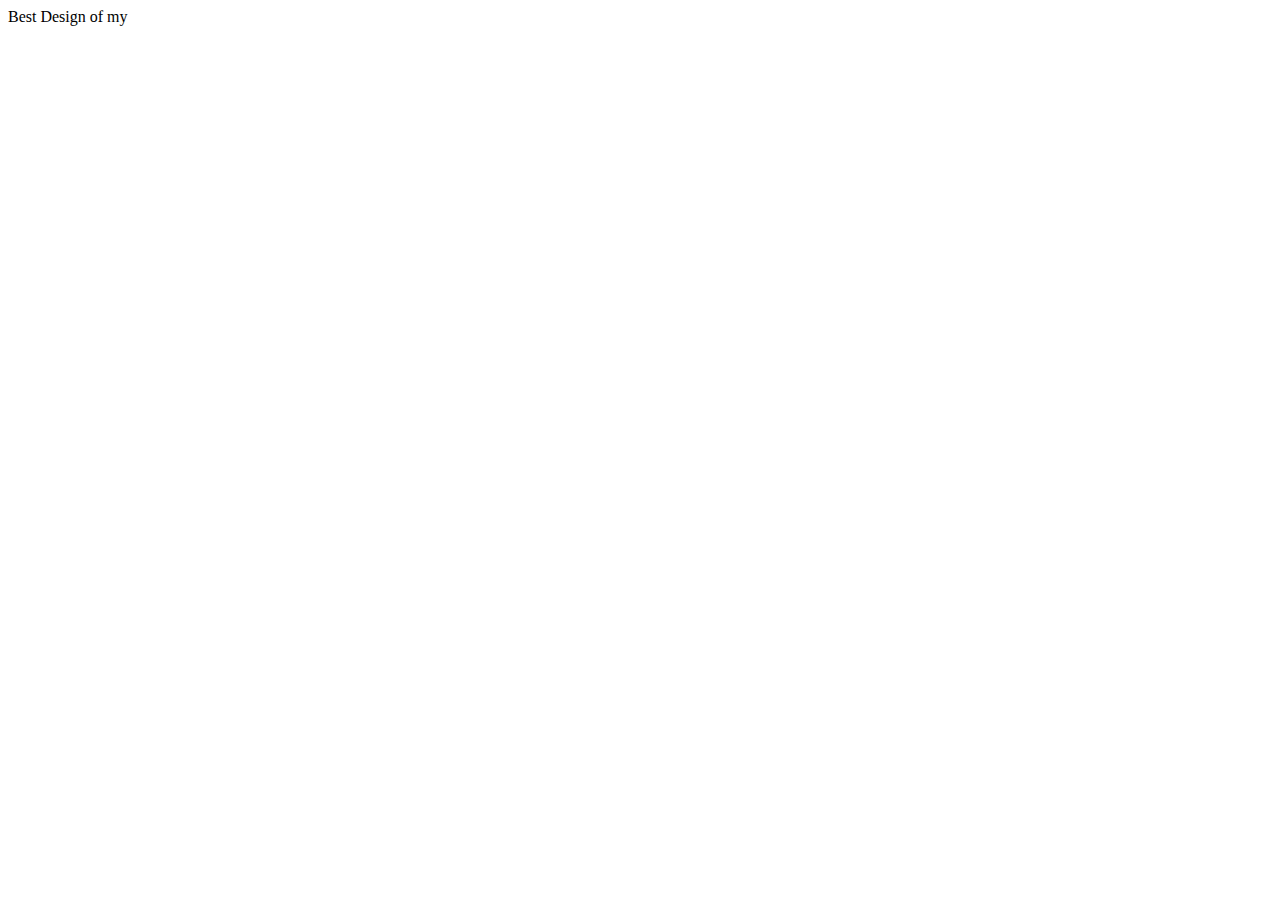
==== index.html @ 3e8523e6 "first commit" ====
<!DOCTYPE html>
<html>

<head>
<title>UI Assignment</title>
<link rel="stylesheet" href="/home/dev/Desktop/Training work/UI Task/Task/CSS/style.css">
</head>

<body>
    <div class="header">        
        <div class="rightofheader">
        </div>


        <div class="text">
            Best Design of my
        </div>

        
        
        
    </div>
    
</body>
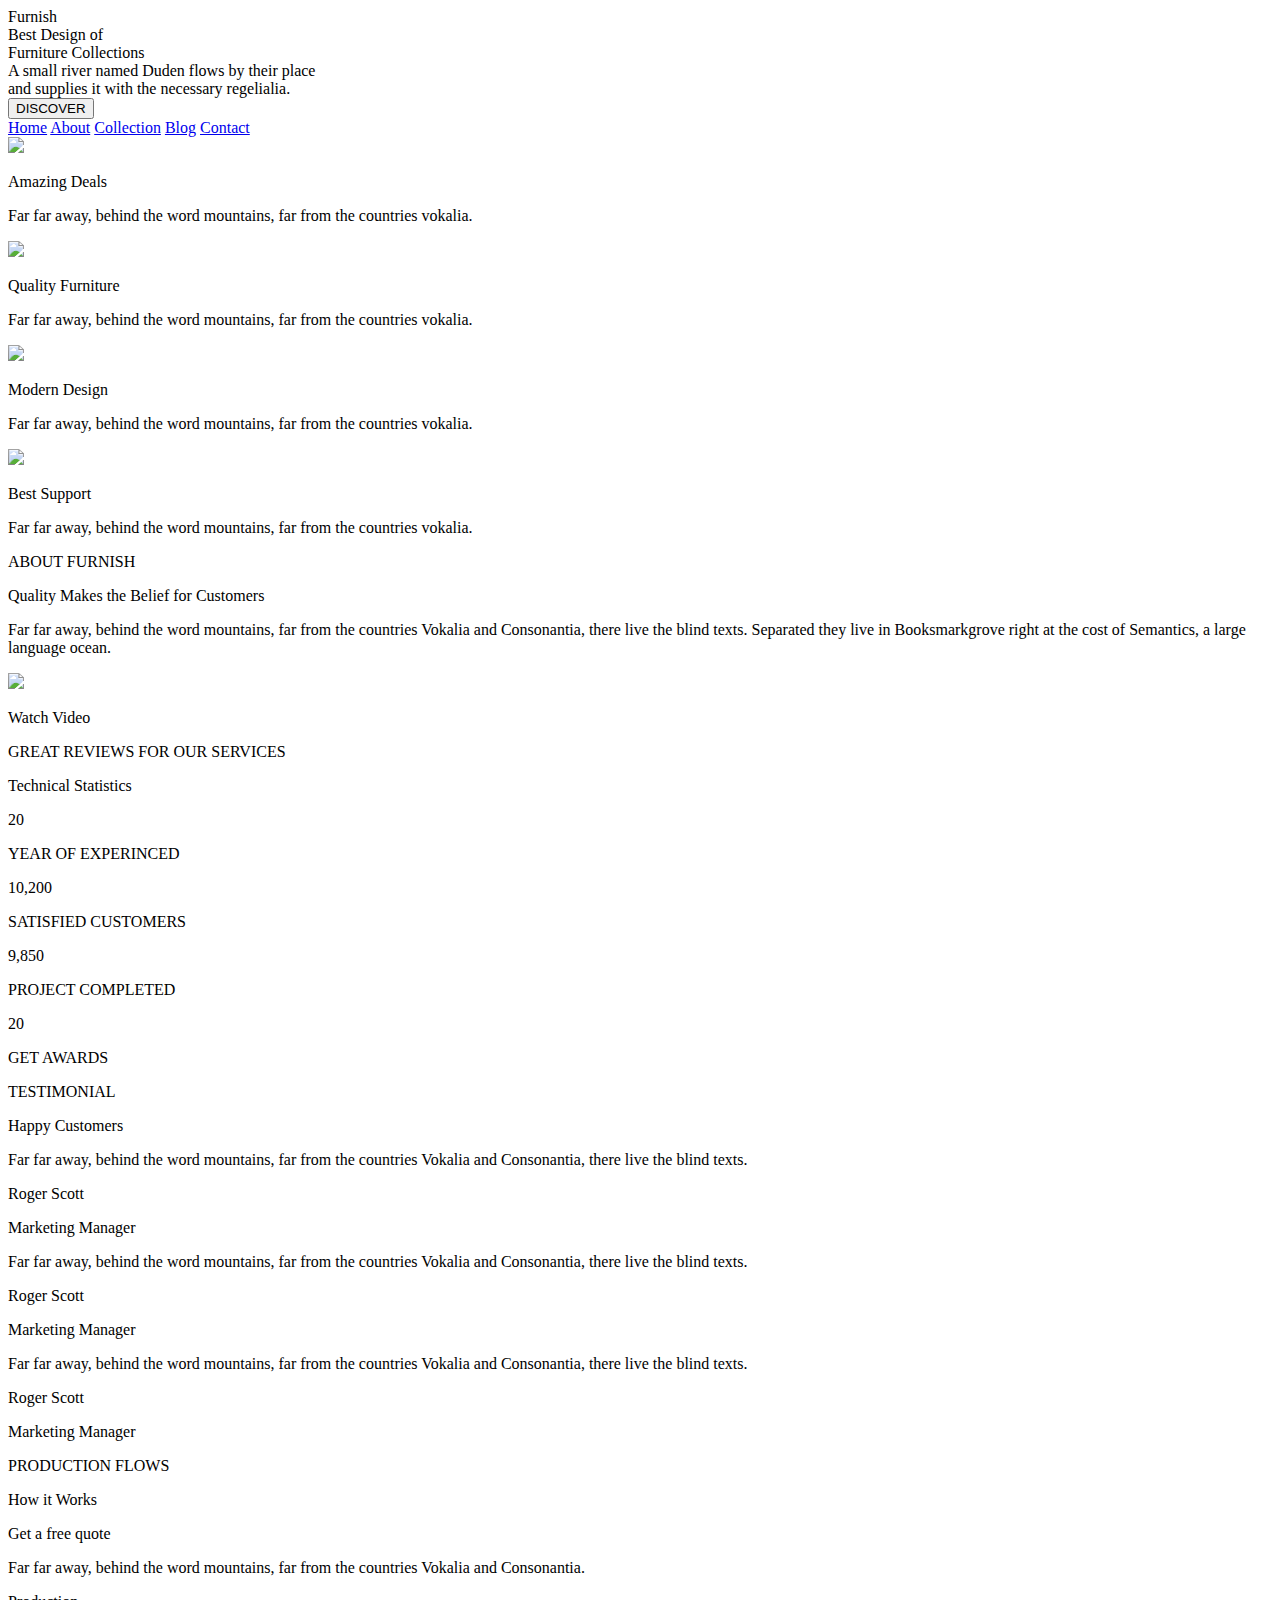
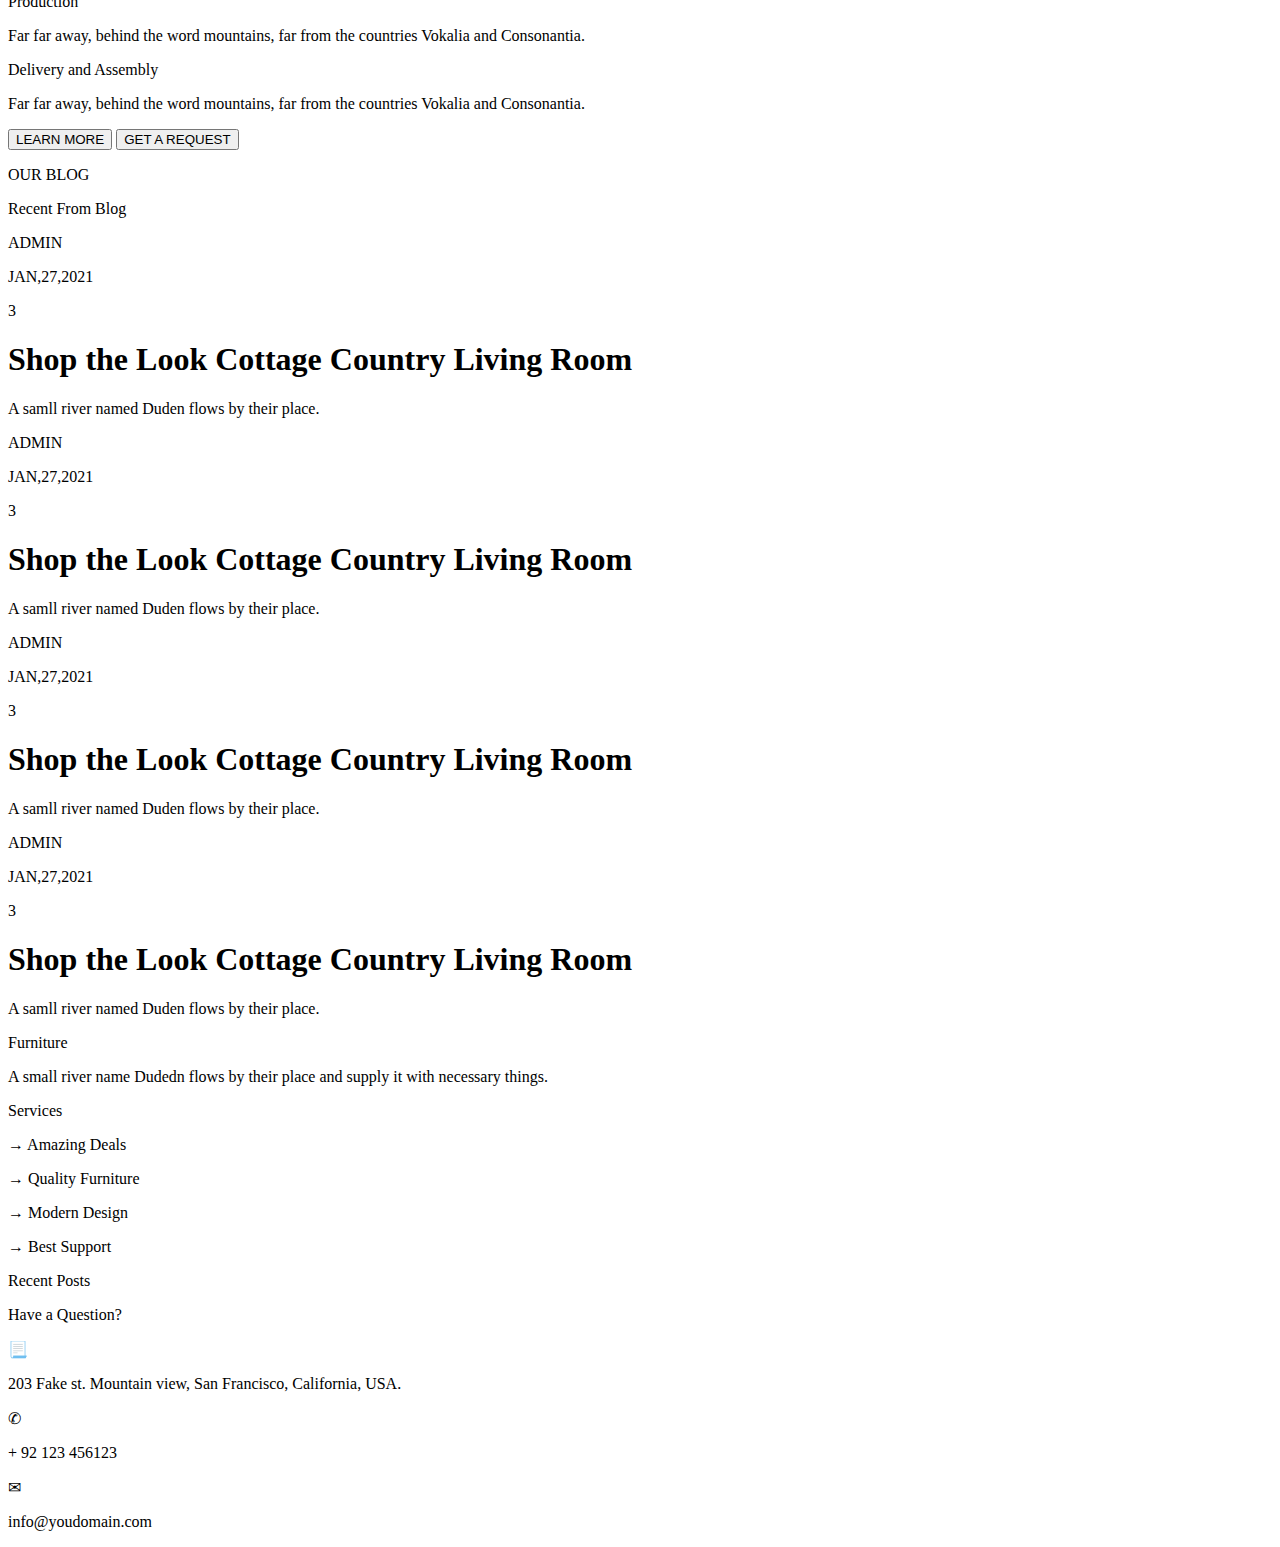
==== commit 64440a55: "Renamed file" ====
--- a/index.html
+++ b/index.html
@@ -1,24 +1,324 @@
 <!DOCTYPE html>
 <html>
-
 <head>
 <title>UI Assignment</title>
-<link rel="stylesheet" href="/home/dev/Desktop/Training work/UI Task/Task/CSS/style.css">
+<!-- <meta name="viewport" content="width=device-width, initial-scale=1"> -->
+<link rel="stylesheet" href="/home/dev/Desktop/Training work/UI Task/Task/CSS/syntax.css">
+<link rel="stylesheet" href="https://pro.fontawesome.com/releases/v5.10.0/css/all.css" 
+integrity="sha384-AYmEC3Yw5cVb3ZcuHtOA93w35dYTsvhLPVnYs9eStHfGJvOvKxVfELGroGkvsg+p" crossorigin="anonymous"/>
+
+<!-- <style>
+
+    .topnavbar{
+        display: flex;
+        flex-direction:row;
+    }
+
+    .navbaritems{
+        list-style-type: none;
+    }
+
+    .nounderline{
+        text-decoration: none;
+    }
+
+    .firstportion{
+        background-color: rgb(195, 234, 250);
+    }
+
+    .rightfp{
+        
+    }    -->
+
+    <!-- /* .container{
+        display: flex;
+    }
+    .image{
+        flex:50%;
+        background-color: skyblue;
+        height: 500px;
+    }
+    .colordiv{
+        flex:50%;
+        background-image: url(./xbg_2.webp);
+        background-size: 200px;
+        background-repeat: no-repeat;
+    } */
+</style> -->
 </head>
 
 <body>
-    <div class="header">        
-        <div class="rightofheader">
-        </div>
-
-
-        <div class="text">
-            Best Design of my
-        </div>
-
-        
-        
-        
-    </div>
-    
-</body>+    <div class="header">
+        <div class="leftside">
+            <div class="topbar">
+                Furnish
+            </div>
+            <div class=leftside1>Best Design of</div>
+            <div class=leftside2>Furniture Collections</div>
+            <div class=leftside3>A small river named Duden flows by their place</div>
+            <div class=leftside4>and supplies it with the necessary regelialia.</div>
+            <button class="discover">DISCOVER</button>
+        </div>
+
+        <div class="rightside"> 
+            <div class="items">
+                <div class="menu"><i class="fas fa-bars"></i></div>
+                <a href="#home">Home</a>
+                <a href="#about">About</a>
+                <a href="#collection">Collection</a>
+                <a href="#blog">Blog</a>
+                <a class="lastitem"href="#contact">Contact</a>
+            </div>
+        </div>
+    </div>
+
+    <div class="afterheader">
+        <div class="block1">
+            <img class="icon1" src="/home/dev/Desktop/Training work/UI Task/Task/res/handshake.png">
+            <p class="blockheadings">Amazing Deals</p>
+            <p class="blockdescription">Far far away, behind the word mountains, far from the countries vokalia.</p>
+        </div>
+
+        <div class="block2">
+            <img class="icon2" src="/home/dev/Desktop/Training work/UI Task/Task/res/kitchen.png">
+            <p class="blockheadings">Quality Furniture</p>
+            <p class="blockdescription">Far far away, behind the word mountains, far from the countries vokalia.</p>
+        </div>
+
+        <div class="block3">
+            <img class="icon3" src="/home/dev/Desktop/Training work/UI Task/Task/res/furniture.png">
+            <p class="blockheadings">Modern Design</p>
+            <p class="blockdescription">Far far away, behind the word mountains, far from the countries vokalia.</p>
+        </div>
+
+        <div class="block4">
+            <img class="icon4" src="/home/dev/Desktop/Training work/UI Task/Task/res/support.png">
+            <p class="blockheadings">Best Support</p>
+            <p class="blockdescription">Far far away, behind the word mountains, far from the countries vokalia.</p>
+        </div>
+    </div>
+
+    <div class="videosection">
+        <div class="videosectiontext">
+            <p class="vstext1">ABOUT FURNISH</p>
+            <p class="vstext2">Quality Makes the Belief for Customers</p>
+            <p class="vstext3">Far far away, behind the word mountains, far from the countries Vokalia and Consonantia, 
+                there live the blind texts. Separated they live in Booksmarkgrove right at the cost of Semantics, a large language ocean.</p>
+            <div class="iconandtext">
+                <img class="playicon" src="/home/dev/Desktop/Training work/UI Task/Task/res/play-button2.png">
+                <p class="textafterplay">Watch Video</p>
+            </div>
+        </div>
+    </div>
+
+    <div class="reviewsection">
+        <p class="topreviewtext1">GREAT REVIEWS FOR OUR SERVICES</p>
+        <p class="topreviewtext2">Technical Statistics</p>
+    </div>
+
+    <div class="statistics">
+        <div class="stat1">
+            <p class="statnum">20</p>
+            <p class="stattext">YEAR OF EXPERINCED</p>
+        </div>
+        <div class="stat2">
+            <p class="statnum">10,200</p>
+            <p class="stattext">SATISFIED CUSTOMERS</p>
+        </div>
+        <div class="stat3">
+            <p class="statnum">9,850</p>
+            <p class="stattext">PROJECT COMPLETED</p>
+        </div>
+        <div class="stat4">
+            <p class="statnum">20</p>
+            <p class="stattext">GET AWARDS</p>
+        </div>  
+    </div>
+
+    <div class="testimonials">
+        <p class="testimonials1">TESTIMONIAL</p>
+        <p class="testimonials2">Happy Customers</p>
+    </div>
+
+    <div class="customersreview">
+        <div class="customersreview1">
+            <p class="customertext1">Far far away, behind the word mountains, far from the countries Vokalia and Consonantia, 
+                there live the blind texts.
+            </p>
+            <div class="reference1">
+                <div class="referenceimg1">
+
+                </div>
+                <div class="referencetext1">
+                    <p class="referencename1">Roger Scott</p>
+                    <p class="referenceposition1">Marketing Manager</p>
+                </div>
+            </div>
+        </div>
+
+        <div class="customersreview2">
+            <p class="customertext2">Far far away, behind the word mountains, far from the countries Vokalia and Consonantia, 
+                there live the blind texts.
+            </p>
+            <div class="reference2">
+                <div class="referenceimg2">
+
+                </div>
+                <div class="referencetext2">
+                    <p class="referencename2">Roger Scott</p>
+                    <p class="referenceposition2">Marketing Manager</p>
+                </div>
+            </div>
+        </div>
+
+        <div class="customersreview3">
+            <p class="customertext3">Far far away, behind the word mountains, far from the countries Vokalia and Consonantia, 
+                there live the blind texts.
+            </p>
+            <div class="reference3">
+                <div class="referenceimg3">
+
+                </div>
+                <div class="referencetext3">
+                    <p class="referencename3">Roger Scott</p>
+                    <p class="referenceposition3">Marketing Manager</p>
+                </div>
+            </div>
+        </div>
+    </div>
+
+    <div class="workflow">
+        <div class="workflowtext">
+            <p class="workflowtext1">PRODUCTION FLOWS</p>
+            <p class="workflowtext2">How it Works</p>
+
+            <div class="workflowsteps">
+                <div class="workflowsteps1">
+                    <div class="workflowsteps1img"><i class="fas fa-calculator"></i></div>
+                    <!-- <p class="dashes1">----------------------------------------------</p> -->
+                    <p class="afterflowheading">Get a free quote</p>
+                    <p class="afterflowtext">Far far away, behind the word mountains, far from the countries Vokalia and Consonantia.</p>
+                </div>
+                <div class="workflowsteps2">
+                    <div class="workflowsteps2img"><i class="fas fa-cog"></i></div>
+                    <!-- <p class="dashes1">----------------------------------------------</p> -->
+                    <p class="afterflowheading">Production</p>
+                    <p class="afterflowtext">Far far away, behind the word mountains, far from the countries Vokalia and Consonantia.</p>
+                </div>
+
+                <div class="workflowsteps3">
+                    <div class="workflowsteps3img"><i class="fas fa-archive"></i></i></div>
+                    <p class="afterflowheading">Delivery and Assembly</p>
+                    <p class="afterflowtext">Far far away, behind the word mountains, far from the countries Vokalia and Consonantia.</p>
+                </div>
+            </div>
+            <div class="afterflowbuttonsection">
+                <button class="afterflowbutton1">LEARN MORE</button>
+                <button class="afterflowbutton2">GET A REQUEST</button> 
+            </div>
+          
+        </div>
+    </div>
+
+    <div class="blog">
+        <p class="blogheading">OUR BLOG</p>
+        <p class="blogdata">Recent From Blog</p>
+        <div class="mainblog">
+        <div class="blogflex">
+                <div class="blogimg1"></div>
+                <div class="blogcontent">
+                    <div class="blogIcons">
+                        <i class="fas fa-user-alt"></i><p>ADMIN</p>
+                        <i class="far fa-calendar-alt"></i><p>JAN,27,2021</p>
+                        <i class="fas fa-comment"></i><p>3</p>
+                   </div>
+                    <h1>Shop the Look Cottage Country Living Room</h1>
+                    <p>A samll river named Duden flows by their place.</p>
+                </div>
+        </div>
+        <div class="blogflex">
+            <div class="blogimg1"></div>
+            <div class="blogcontent">
+                <div class="blogIcons">
+                    <i class="fas fa-user-alt"></i><p>ADMIN</p>
+                    <i class="far fa-calendar-alt"></i><p>JAN,27,2021</p>
+                    <i class="fas fa-comment"></i><p>3</p>
+               </div>
+                <h1>Shop the Look Cottage Country Living Room</h1>
+                <p>A samll river named Duden flows by their place.</p>
+            </div>
+    </div>
+    <div class="blogflex">
+        <div class="blogimg1"></div>
+        <div class="blogcontent">
+            <div class="blogIcons">
+                <i class="fas fa-user-alt"></i><p>ADMIN</p>
+                <i class="far fa-calendar-alt"></i><p>JAN,27,2021</p>
+                <i class="fas fa-comment"></i><p>3</p>
+           </div>
+            <h1>Shop the Look Cottage Country Living Room</h1>
+            <p>A samll river named Duden flows by their place.</p>
+        </div>
+        </div>
+        <div class="blogflex">
+            <div class="blogimg1"></div>
+            <div class="blogcontent">
+                <div class="blogIcons">
+                    <i class="fas fa-user-alt"></i><p>ADMIN</p>
+                    <i class="far fa-calendar-alt"></i><p>JAN,27,2021</p>
+                    <i class="fas fa-comment"></i><p>3</p>
+            </div>
+                <h1>Shop the Look Cottage Country Living Room</h1>
+                <p>A samll river named Duden flows by their place.</p>
+            </div>
+        </div>
+        </div>
+    </div>
+
+    <div class="footer1">
+        <div class="footer1flex1">
+            <p class="footer1flex1heading">Furniture</p>
+            <p class="footer1flex1text">A small river name Dudedn flows by their place and supply it with necessary things.</p>
+            <div class="footer1flex1icons">
+                <i class="fab fa-twitter-square"></i>
+                <i class="fab fa-facebook-square"></i>
+                <i class="fab fa-instagram"></i>
+            </div>
+        </div>
+        <div class="footer1flex2">
+            <p class="footer1flex1heading">Services</p>
+            <div class="footer1flex1items">
+                <p class="footer1flex2itemsstyle">→ Amazing Deals</p>
+                <p class="footer1flex2itemsstyle">→ Quality Furniture</p>
+                <p class="footer1flex2itemsstyle">→ Modern Design</p>
+                <p class="footer1flex2itemsstyle">→ Best Support</p>
+            </div>
+        </div>
+        <div class="footer1flex3">
+            <p class="footer1flex1heading">Recent Posts</p>
+            <div class="footer1flex3line1"> 
+                <div class="footer1flex3line1img1"></div>
+                
+            </div>
+            <div class="footer1flex3line2">
+                <div class="footer1flex3line1img2"></div>
+            </div>
+        </div>
+        <div class="footer1flex4">
+            <p class="footer1flex1heading">Have a Question?</p>
+            <div class="footer1flex4line1">
+                <p class="footer1flex4symbol">📃</p>
+                <p class="footer1flex4text">203 Fake st. Mountain view, San Francisco, California, USA.</p>
+            </div>
+            <div class="footer1flex4line1">
+                <p class="footer1flex4symbol">✆</p>
+                <p class="footer1flex4text">+ 92 123 456123</p>
+            </div>
+            <div class="footer1flex4line1">
+                <p class="footer1flex4symbol">✉</p>
+                <p class="footer1flex4text">info@youdomain.com</p>
+            </div>
+        </div>
+    </div>
+</body>
+</html>
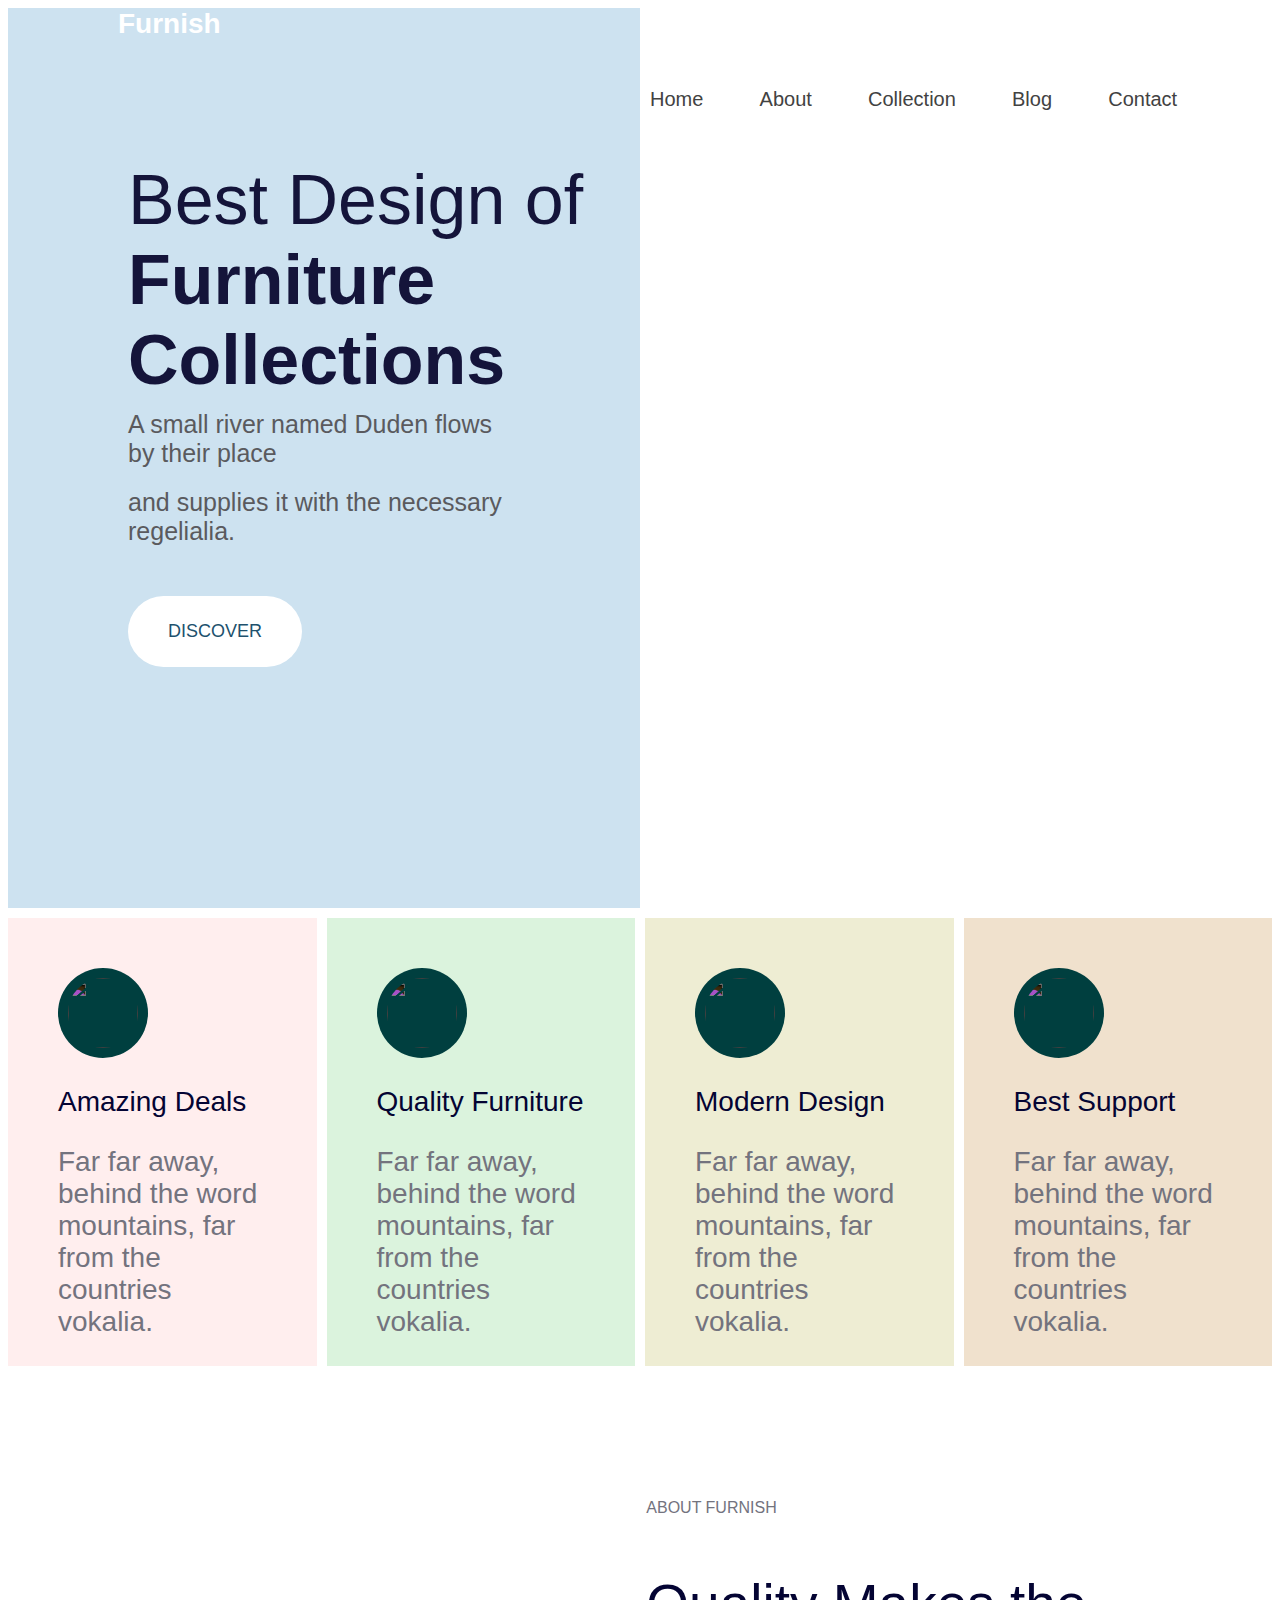
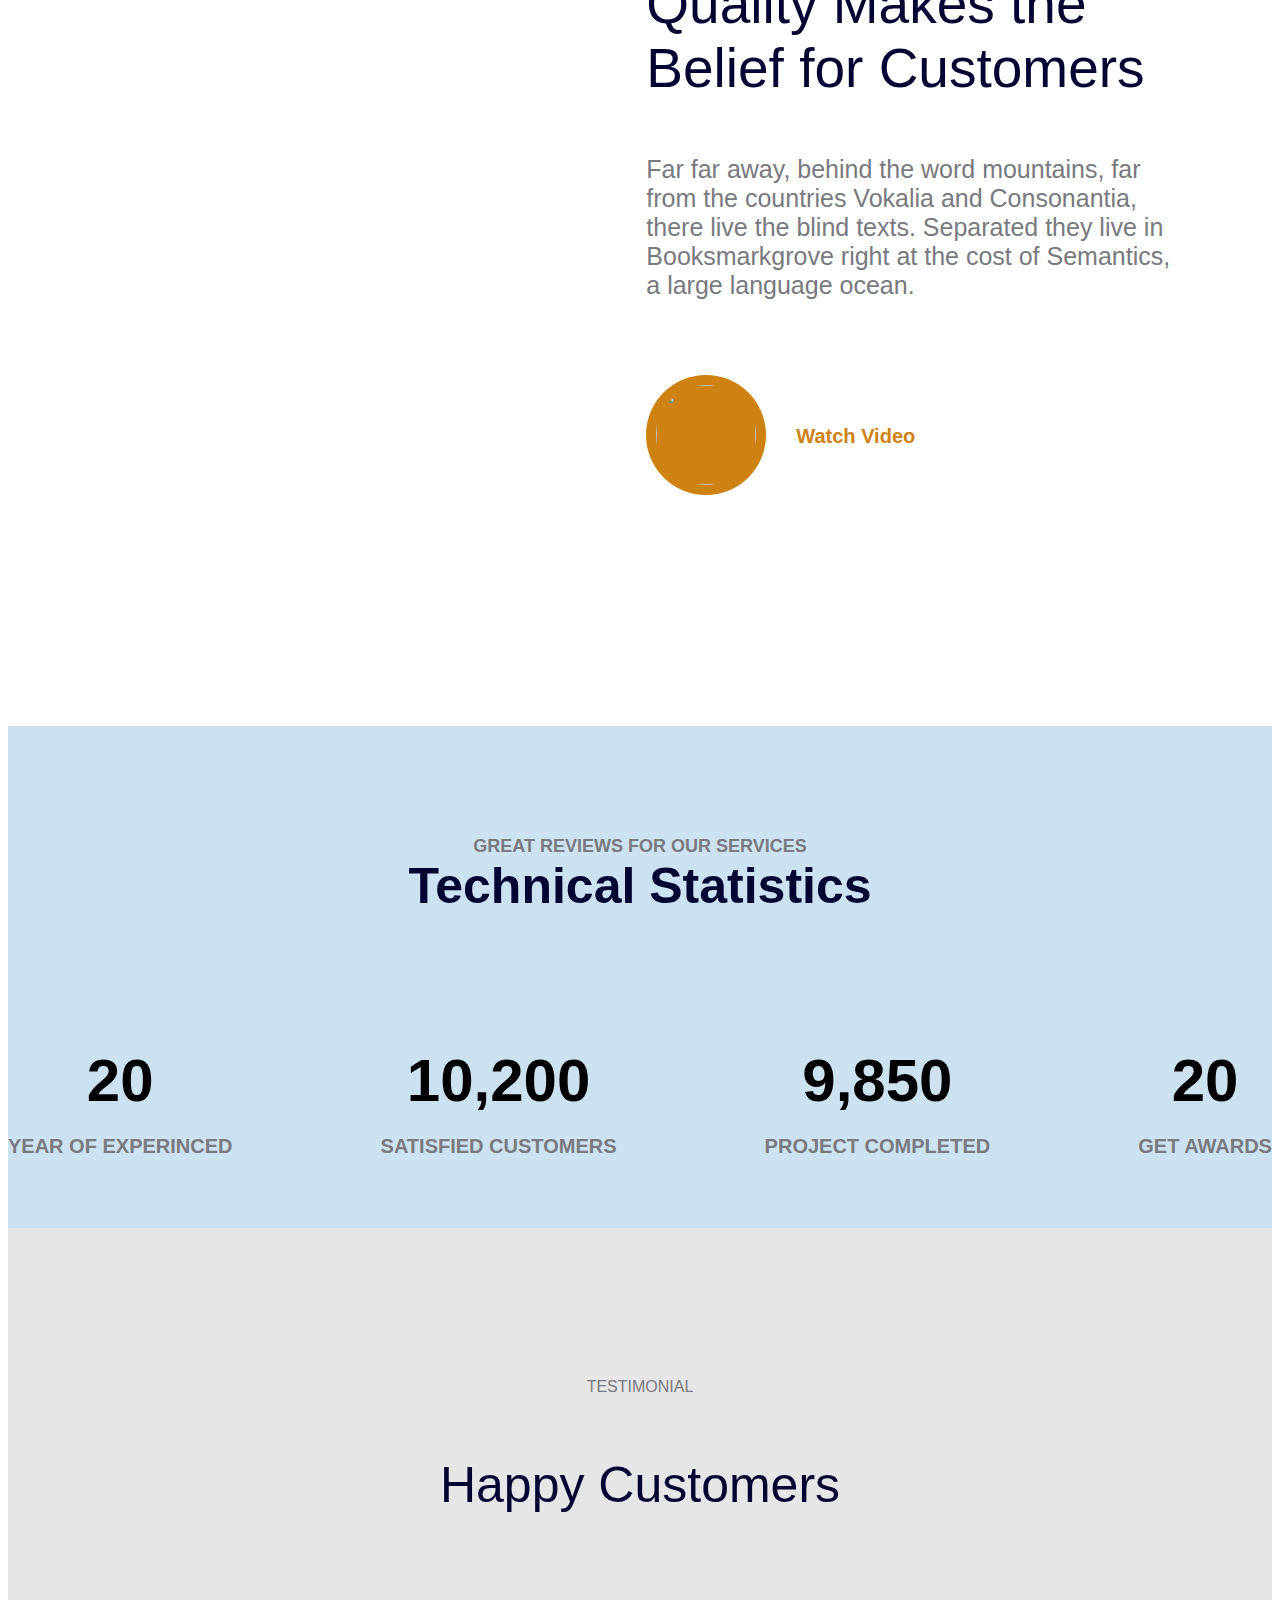
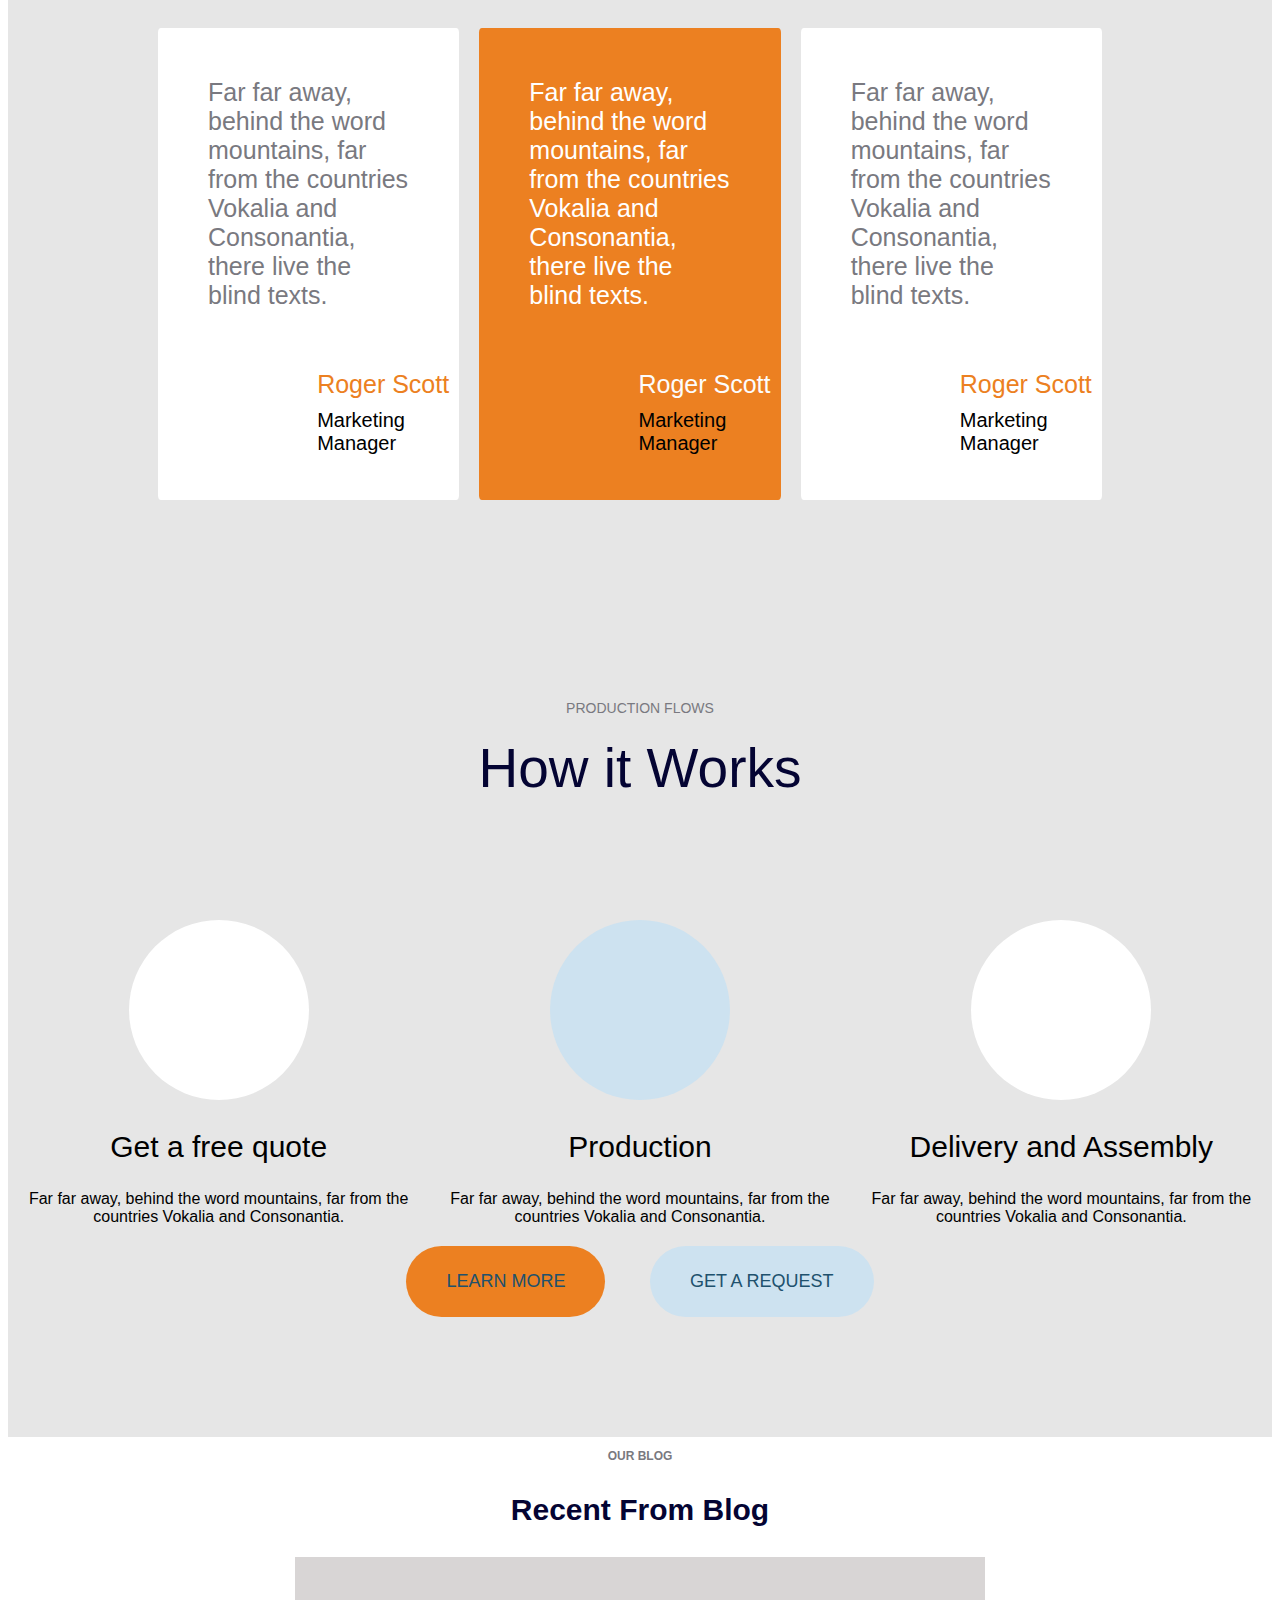
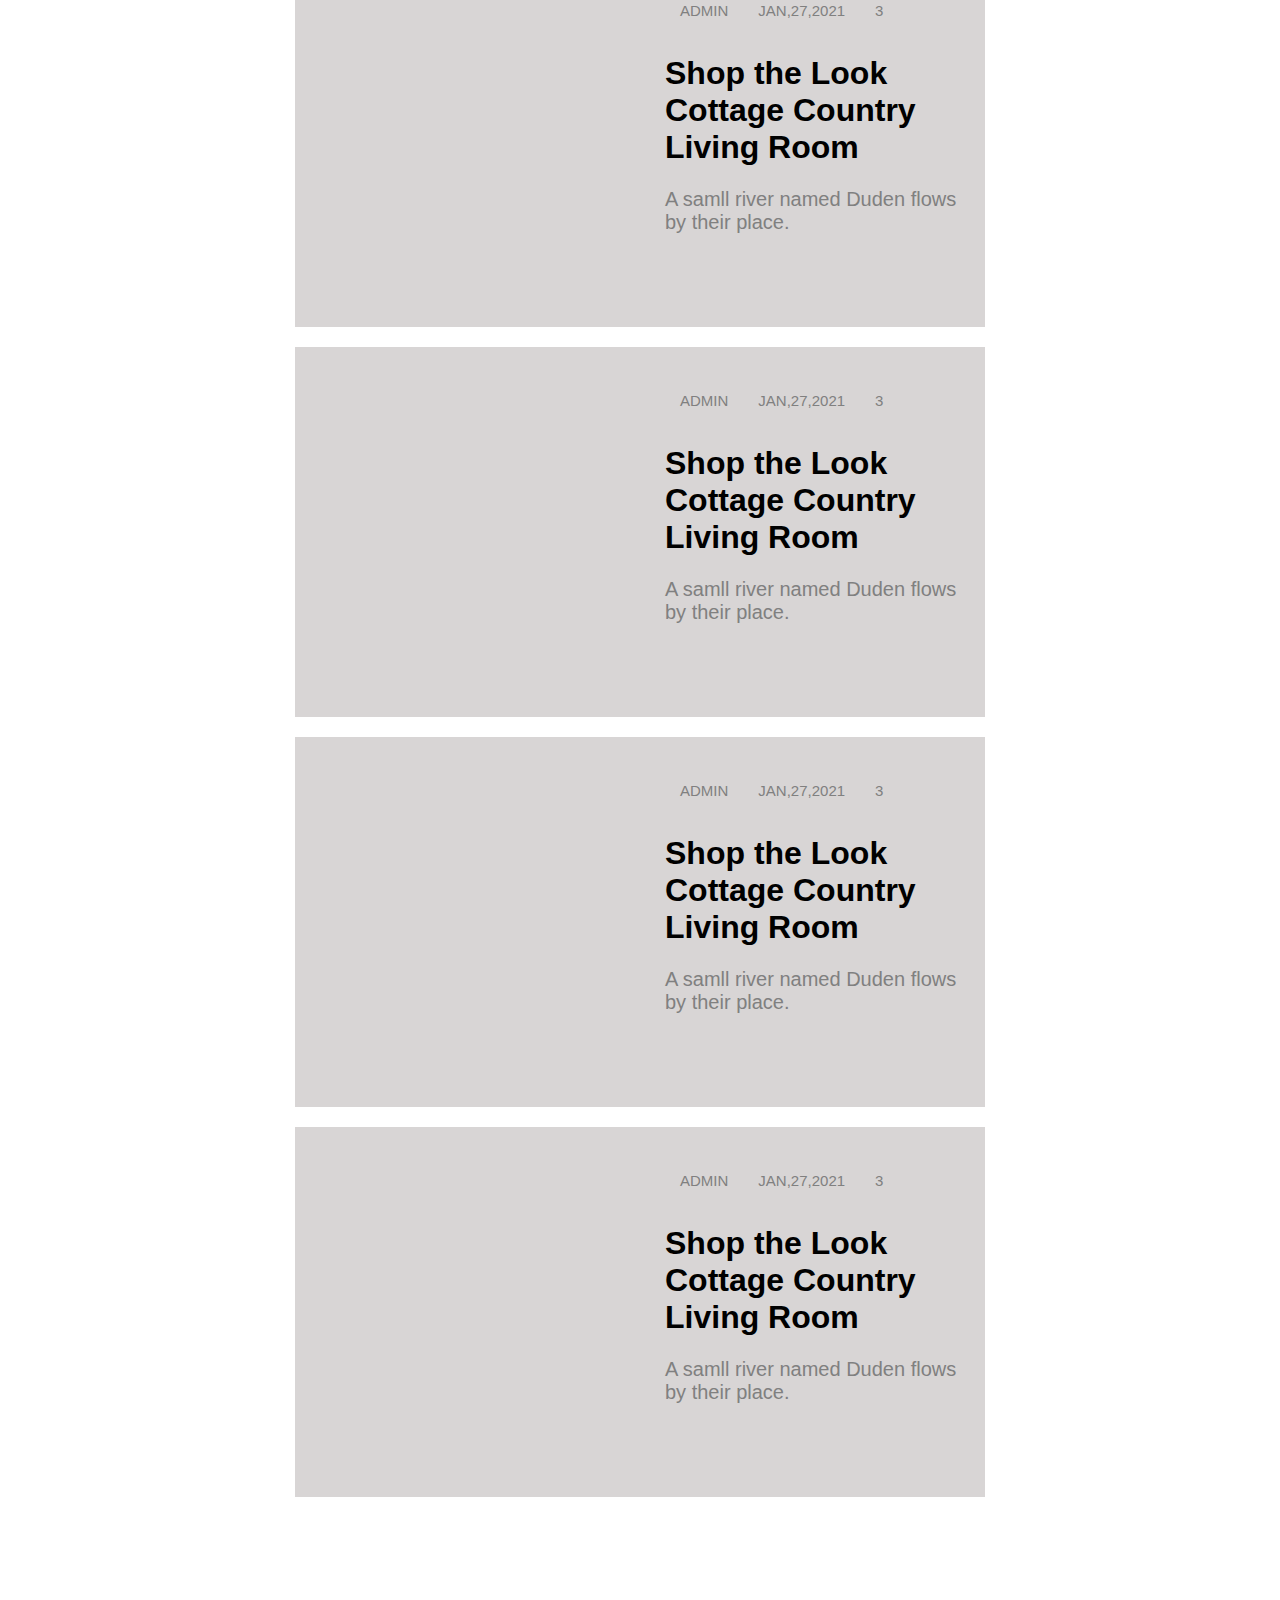
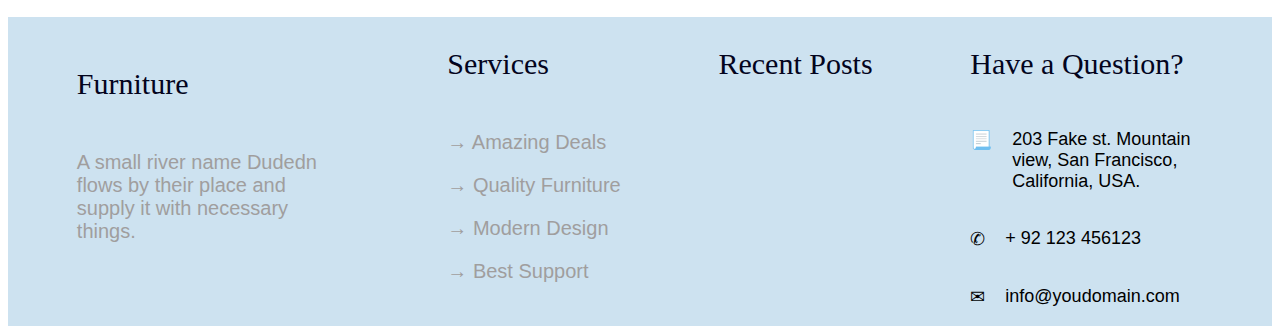
==== commit e4d0187c: "cssmadeinternal" ====
--- a/index.html
+++ b/index.html
@@ -3,48 +3,1053 @@
 <head>
 <title>UI Assignment</title>
 <!-- <meta name="viewport" content="width=device-width, initial-scale=1"> -->
-<link rel="stylesheet" href="/home/dev/Desktop/Training work/UI Task/Task/CSS/syntax.css">
+<link rel="stylesheet" href="/home/dev/Desktop/Training work/UI Task/Task/syntax.css">
 <link rel="stylesheet" href="https://pro.fontawesome.com/releases/v5.10.0/css/all.css" 
 integrity="sha384-AYmEC3Yw5cVb3ZcuHtOA93w35dYTsvhLPVnYs9eStHfGJvOvKxVfELGroGkvsg+p" crossorigin="anonymous"/>
 
-<!-- <style>
-
-    .topnavbar{
+<style>
+    /* *{
+    margin: 0px;
+    padding: 0px;
+} */
+
+body{
+    font-family: "Poppins", Arial, sans-serif;
+    font-size: 16px;
+    overflow-x: hidden;
+}
+
+.header{
+    display: flex;
+    height: 900px;
+    justify-content: space-evenly;
+}
+
+.leftside{
+    flex:50%;
+    background-color: rgb(205, 226, 240);
+}
+
+.rightside{
+    flex:50%;
+    background-image: url("/home/dev/Desktop/Training work/UI Task/test project 12/xbg_2.webp");
+    background-size: cover;
+    background-repeat: no-repeat;
+    background-position:center;
+    justify-content: space-between;
+    height:auto;
+}
+
+.topbar{
+    display: flex;
+    color:white;
+    font-size: 28px;
+    font-family:-apple-system, BlinkMacSystemFont, 'Segoe UI', Roboto, Oxygen, Ubuntu, Cantarell, 'Open Sans', 'Helvetica Neue', sans-serif;
+    font-weight:bold;
+    background-color: none;
+    justify-content: space-between;
+    /* margin-top: 80px; */
+    padding-left: 110px;
+}
+
+.leftside1{
+    color: rgb(20, 20, 58);
+    margin-top: 120px;
+    padding-left: 120px;
+    font-size: 70px;
+    font-family:-apple-system, BlinkMacSystemFont, 'Segoe UI', Roboto, Oxygen, Ubuntu, Cantarell, 'Open Sans', 'Helvetica Neue', sans-serif;
+    background-color: none;
+}
+
+.leftside2{
+    color: rgb(20, 20, 58);
+    padding-left: 120px;
+    font-size: 70px;
+    font-family:-apple-system, BlinkMacSystemFont, 'Segoe UI', Roboto, Oxygen, Ubuntu, Cantarell, 'Open Sans', 'Helvetica Neue', sans-serif;
+    font-weight: bold;
+    background-color: none;
+}
+
+.leftside3{
+    color: rgb(90, 90, 94);
+    padding: 10px 120px;
+    font-size: 25px;
+    font-family:-apple-system, BlinkMacSystemFont, 'Segoe UI', Roboto, Oxygen, Ubuntu, Cantarell, 'Open Sans', 'Helvetica Neue', sans-serif;
+    background-color: none;
+}
+
+.leftside4{
+    color: rgb(90, 90, 94);
+    padding: 10px 120px;
+    font-size: 25px;
+    font-family:-apple-system, BlinkMacSystemFont, 'Segoe UI', Roboto, Oxygen, Ubuntu, Cantarell, 'Open Sans', 'Helvetica Neue', sans-serif;
+    background-color: none;
+}
+
+.discover{
+    background-color: rgb(255, 255, 255);
+    border: none;
+    font-size: 18px;
+    color: rgb(32, 81, 109);
+    padding: 25px 40px;
+    text-align: center;
+    text-decoration: none;
+    display: inline-block;
+    margin: 40px 120px;
+    cursor: pointer;
+    border-radius: 160px;
+}
+
+.items{
+    display: flex;
+    justify-content: space-between;
+}
+
+.items a{
+    text-decoration: none;
+    font-size: 20px;
+    font-family:-apple-system, BlinkMacSystemFont, 'Segoe UI', Roboto, Oxygen, Ubuntu, Cantarell, 'Open Sans', 'Helvetica Neue', sans-serif ;
+    color: rgb(66, 66, 66);
+    padding-left: 10px;
+    margin-top: 80px;
+    
+}
+
+.lastitem{
+    padding-right: 15%;
+}
+
+.menu{
+    display: none;
+    color: white;
+
+}
+
+.afterheader{
+    display: flex;
+    height:auto;
+    justify-content: space-between;
+}
+
+.block1{
+    flex:25%;
+    margin-top: 10px;
+    margin-right: 5px;
+    margin-bottom: 10px;
+    background-color: rgb(255, 238, 238);
+}
+
+.block2{
+    flex:25%;
+    margin-top: 10px;
+    margin-left: 5px;
+    margin-right: 5px;
+    margin-bottom: 10px;
+    background-color: rgb(219, 243, 221);
+}
+
+.block3{
+    flex:25%;
+    margin-top: 10px;
+    margin-left: 5px;
+    margin-right: 5px;
+    margin-bottom: 10px;
+    background-color: rgb(238, 237, 211);
+}
+
+.block4{
+    flex:25%;
+    margin-top: 10px;
+    margin-left: 5px;
+    margin-bottom: 10px;
+    background-color: rgb(240, 225, 205);
+}
+
+.icon1{
+    background: #ffc0c0;
+    filter:invert(1);
+    width: 70px;
+    height: 70px;
+    margin-top: 50px;
+    margin-left: 50px;
+    border-radius: 50%;
+    text-align: center;
+    line-height: 100px;
+    vertical-align: middle;
+    padding: 10px; 
+}
+
+.icon2{
+    background: #ffc0c0;
+    filter:invert(1);
+    width: 70px;
+    height: 70px;
+    margin-top: 50px;
+    margin-left: 50px;
+    border-radius: 50%;
+    text-align: center;
+    line-height: 100px;
+    vertical-align: middle;
+    padding: 10px; 
+}
+
+.icon3{
+    background: #ffc0c0;
+    filter:invert(1);
+    width: 70px;
+    height: 70px;
+    margin-top: 50px;
+    margin-left: 50px;
+    border-radius: 50%;
+    text-align: center;
+    line-height: 100px;
+    vertical-align: middle;
+    padding: 10px; 
+}
+
+.icon4{
+    background: #ffc0c0;
+    filter:invert(1);
+    width: 70px;
+    height: 70px;
+    margin-top: 50px;
+    margin-left: 50px;
+    border-radius: 50%;
+    text-align: center;
+    line-height: 100px;
+    vertical-align: middle;
+    padding: 10px; 
+}
+
+.blockheadings{
+    color: rgb(4, 4, 51);
+    padding-left: 50px;
+    font-size: 28px;
+    font-family:'Franklin Gothic Medium', 'Arial Narrow', Arial, sans-serif;
+    background-color: none;
+}
+
+.blockdescription{
+    color: rgb(115, 115, 126);
+    padding-left: 50px;
+    padding-right: 50px;
+    font-size: 28px;
+    font-family:'Franklin Gothic Medium', 'Arial Narrow', Arial, sans-serif;
+    background-color: none;
+}
+
+.videosection{
+    height: 950px;
+    background-image: url("/home/dev/Desktop/Training work/UI Task/test project 12/xbg_4.webp");
+    background-size: cover;
+    background-repeat: no-repeat;
+    background-position:center;
+}
+
+.videosectiontext{
+    float: right;
+    margin-left: 50.5%;
+    margin-top: 8.5%;
+    padding-right: 8%;
+    font-weight: 450;
+}
+
+.vstext1{
+    color: rgb(115, 115, 126);
+    font-size: 16px;
+    font-family: -apple-system, BlinkMacSystemFont, 'Segoe UI', Roboto, Oxygen, Ubuntu, Cantarell, 'Open Sans', 'Helvetica Neue', sans-serif;
+    background-color: none;
+}
+
+.vstext2{
+    color: rgb(4, 4, 51);
+    font-size: 55px;
+    font-family:-apple-system, BlinkMacSystemFont, 'Segoe UI', Roboto, Oxygen, Ubuntu, Cantarell, 'Open Sans', 'Helvetica Neue', sans-serif;
+    background-color: none;
+}
+
+.vstext3{
+    color: rgb(121, 121, 128);
+    font-size: 25px;
+    font-family:-apple-system, BlinkMacSystemFont, 'Segoe UI', Roboto, Oxygen, Ubuntu, Cantarell, 'Open Sans', 'Helvetica Neue', sans-serif;
+    background-color: none;
+}
+
+.iconandtext{
+    display: flex;
+}
+
+.playicon{
+    background: #ce8211;
+    width: 100px;
+    height: 100px;
+    margin-top: 50px;
+    border-radius: 50%;
+    text-align: center;
+    line-height: 100px;
+    vertical-align: middle;
+    padding: 10px;
+}
+
+.textafterplay{
+    margin-left:30px;
+    margin-top: 100px;
+    text-align: right;
+    font-size: 20px;
+    font-weight: bold;
+    color: #ce8211;
+}
+
+.reviewsection{
+    background-color: rgb(205, 226, 240);
+    height: 200px;
+    font-weight: bold;
+}
+
+.topreviewtext1{
+    color: rgb(121, 121, 128);
+    text-align: center;
+    padding-top: 110px;
+    margin: 0px;
+    font-size: 18px;
+    font-family: -apple-system, BlinkMacSystemFont, 'Segoe UI', Roboto, Oxygen, Ubuntu, Cantarell, 'Open Sans', 'Helvetica Neue', sans-serif;
+}
+
+.topreviewtext2{
+    color: rgb(4, 4, 51);
+    text-align: center;
+    margin-top: 0px;
+    padding-bottom: 20px;
+    font-size: 50px;
+    font-family: -apple-system, BlinkMacSystemFont, 'Segoe UI', Roboto, Oxygen, Ubuntu, Cantarell, 'Open Sans', 'Helvetica Neue', sans-serif;
+}
+
+.statistics
+{
+    background-color: rgb(205, 226, 240);
+    display: flex;
+    height:auto;
+    font-weight: bold;
+    justify-content: space-between;
+}
+
+.stat1,.stat2,.stat3,.stat4{
+    height:auto;
+}
+
+.statnum{
+    padding-top: 60px;
+    text-align: center;
+    font-size: 60px;
+    margin-bottom: 0px;
+}
+
+.stattext{
+    color:rgb(121, 121, 128);
+    text-align: center;
+    font-size: 20px;
+    padding-bottom: 50px;
+}
+    
+.testimonials{
+    background-color: rgb(230, 230, 230);
+    height: 300px;
+}
+
+.testimonials1{
+    text-align: center;
+    font-size: 16px;
+    padding-top: 150px;
+    margin: 0px;
+    color: rgb(121, 121, 128);
+}
+
+.testimonials2{
+    text-align: center;
+    font-size: 50px;
+    padding-top: 10px;
+    color: rgb(4, 4, 51)
+}
+
+.customersreview{
+    display: flex;
+    background-color: rgb(230, 230, 230);
+    height: auto;   
+    justify-content: space-evenly;
+}
+
+.customersreview1{
+    height: auto;
+    margin-top: 100px;
+    margin-left: 150px;
+    margin-bottom: 200px;
+    margin-right: 20px;
+    background-color: white;
+    border-radius: 1%;
+}
+
+.customersreview2{
+    height: auto;
+    margin-top: 100px;
+    margin-right: 20px;
+    margin-bottom: 200px;
+    background-color:rgb(236, 128, 33);
+    border-radius: 1%;
+}
+
+.customersreview3{
+    height: auto;
+    margin-top: 100px;
+    margin-right: 170px;
+    margin-bottom: 200px;
+    background-color: white;
+    border-radius: 1%;
+}
+
+.customertext1{
+    margin: 50px;
+    font-size: 25px;
+    color:rgb(121, 121, 128)
+
+}
+
+.customertext2{
+    margin: 50px;
+    font-size: 25px;
+    color:rgb(255, 255, 255)
+
+}
+
+.customertext3{
+    margin: 50px;
+    font-size: 25px;
+    color:rgb(121, 121, 128)
+
+}
+
+.reference1{
+    display:flex;
+    height:auto;
+    margin-bottom: 20px;
+    justify-content: space-around;
+}
+
+.reference2{
+    display:flex;
+    height:auto;
+    margin-bottom: 20px;
+    justify-content: space-around;
+}
+
+.reference3{
+    display:flex;
+    height:auto;
+    margin-bottom: 20px;
+    justify-content: space-around;
+}
+
+.referenceimg1{
+    width:100px;
+    height: 100px;
+    border-radius: 50%;
+    background-image: url("/home/dev/Desktop/Training work/UI Task/test project 12/xperson_3.webp");
+    background-size: cover;
+    background-repeat: no-repeat;
+    background-position:center;
+    margin-left: 50px;
+    margin-bottom: 20px;
+}
+.referenceimg2{
+    width:100px;
+    height: 100px;
+    border-radius: 50%;
+    background-image: url("/home/dev/Desktop/Training work/UI Task/test project 12/xperson_4.webp");
+    background-size: cover;
+    background-repeat: no-repeat;
+    background-position:center;
+    margin-left: 50px;
+    margin-bottom: 20px;
+}
+
+.referenceimg3{
+    width:100px;
+    height: 100px;
+    border-radius: 50%;
+    background-image: url("/home/dev/Desktop/Training work/UI Task/test project 12/xperson_2.webp");
+    background-size: cover;
+    background-repeat: no-repeat;
+    background-position:center;
+    margin-left: 50px;
+    margin-bottom: 20px;
+}
+
+.referencetext1{
+    padding-left: 20px;
+}
+
+.referencetext2{
+    padding-left: 20px;
+}
+
+.referencetext3{
+    padding-left: 20px;
+}
+
+.referencename1{
+    color:rgb(236, 128, 33);
+    font-size: 25px;
+    margin:10px;
+}
+
+.referencename2{
+    color:rgb(252, 252, 252);
+    font-size: 25px;
+    margin:10px;
+}
+
+.referencename3{
+    color:rgb(236, 128, 33);
+    font-size: 25px;
+    margin:10px;
+}
+
+.referenceposition1{
+    color: black;
+    font-size: 20px;
+    margin:10px;
+}
+
+.referenceposition2{
+    color: black;
+    font-size: 20px;
+    margin:10px;
+}
+
+.referenceposition3{
+    color: black;
+    font-size: 20px;
+    margin:10px;
+}
+
+.workflow{
+    background-color: rgb(230, 230, 230);
+    height: auto;
+    margin:unset;
+    padding-bottom: 100px;
+}
+
+.workflowtext1{
+    color: rgb(121, 121, 128);
+    font-size: 14px;
+    text-align: center;
+    margin:unset;
+}
+
+.workflowtext2{
+    color: rgb(4, 4, 51);
+    font-size: 55px;
+    text-align: center;
+    padding-top: 20px;
+    margin:unset;
+}
+
+.workflowsteps{
+    display: flex;
+    height: auto;
+    padding-top: 100px;
+    margin: 0px;
+    justify-content:space-around;   
+}
+
+.workflowsteps1{
+    height: auto;
+    padding-top: 20px;
+}
+
+.workflowsteps2{
+    padding-top: 20px;
+    height: auto;
+}
+
+.workflowsteps3{
+    padding-top: 20px;
+    height: auto;
+}
+
+.workflowsteps1img{
+    width:180px;
+    height: 180px;
+    font-size: 80px;
+    color: orange;
+    text-align: center;
+    line-height: 180px;
+    border-radius: 50%;
+    background-color: white;
+    margin: 0% auto;
+}
+
+/* .dashes1{
+    padding-top: 65px;
+} */
+
+.workflowsteps2img{
+    width:180px;
+    height: 180px;
+    font-size: 80px;
+    color:black;
+    text-align: center;
+    line-height: 180px;
+    border-radius: 50%;
+    margin: 0% auto;
+    background-color: rgb(205, 226, 240);
+}
+
+.workflowsteps3img{
+    width:180px;
+    height: 180px;
+    font-size: 80px;
+    color: orange;
+    text-align: center;
+    line-height: 180px;
+    border-radius: 50%;
+    margin: 0% auto;
+    background-color: white;
+}
+
+.afterflowheading{
+    text-align: center;
+    font-size: 30px;
+    padding-top: 30px;
+    margin:0px;
+    height: 60px;
+    
+}
+
+.afterflowtext{
+    margin:0% auto;
+    text-align: center;
+    max-width: 450px;
+}
+
+.afterflowbuttonsection{
+    text-align: center;
+}
+
+.afterflowbutton1{
+    background-color: rgb(236, 128, 33);
+    border: none;
+    font-size: 18px;
+    color: rgb(32, 81, 109);
+    padding: 25px 40px;
+    text-align: center;
+    text-decoration: none;
+    display: inline-block;
+    margin: 20px;
+    cursor: pointer;
+    border-radius: 160px;
+}
+
+.afterflowbutton2{
+    background-color: rgb(205, 226, 240);
+    border: none;
+    font-size: 18px;
+    color: rgb(32, 81, 109);
+    padding: 25px 40px;
+    text-align: center;
+    text-decoration: none;
+    display: inline-block;
+    margin:20px;
+    cursor: pointer;
+    border-radius: 160px;
+}
+
+.blog{
+    background-color: rgb(255, 253, 253);
+    height: auto;
+    margin:unset;
+    padding-bottom: 100px;
+    background-color: white;
+}
+
+.blogheading{
+    font-size: 12px;
+    text-align: center;
+    color:rgb(121, 121, 128);
+    font-weight:bold;
+}
+
+.blogdata{
+    font-size: 30px;
+    text-align: center;
+    color:rgb(4, 4, 51);;
+    font-weight:bold;
+}
+
+.blogflex{
+    display: flex;
+    background-color: rgb(216, 213, 213);
+    margin: 0px 10px 0px 10px;
+}
+
+.blogimg1{
+    width: 350px;
+    height: 350px;
+    background-image: url("/home/dev/Desktop/Training work/UI Task/test project 12/ximage_1.webp    ");
+    background-size:cover;
+    background-repeat: no-repeat;   
+    background-position:center;
+    justify-content: space-between;
+}
+
+.blogcontent{
+    padding:20px;
+}
+
+.blogcontent h1{
+    max-width: 300px;
+}
+
+.blogcontent p{
+    max-width: 300px;
+    font-size: 20px;
+    color:gray;
+}
+
+.blogIcons{
+    text-align: center;
+    display: flex;
+    margin-top: 10px;
+}
+
+.blogIcons p{
+    margin: 0% auto;
+    font-size: 15px;
+    margin: 15px;
+}
+
+.blogIcons i{
+    color:orange;
+    margin-top: 14px;
+}
+
+.mainblog{
+    display: flex;
+    flex-wrap: wrap;
+    justify-content:center;
+}
+
+.mainblog div{
+    margin-bottom: 20px;
+}
+
+.footer1{
+    display: flex;
+    background-color: rgb(205, 226, 240);
+    height: auto;
+    justify-content: space-around;
+}
+
+.footer1flex1{
+    display: flex;
+    flex-direction: column;
+    max-width: 20%;
+    margin:20px;
+}
+
+.footer1flex2{
+    display: flex;
+    flex-direction: column;
+    max-width: 20%;
+}
+
+.footer1flex3{
+    display: flex;
+    flex-direction: column;
+    max-width: 20%;
+}
+
+.footer1flex4{
+    display: flex;
+    flex-direction: column;
+    max-width: 20%;
+}
+
+.footer1flex1heading{
+    color: rgb(3, 4, 29);
+    font-size: 30px;
+    font-family: bold;
+}
+
+.footer1flex2heading{
+    color: rgb(14, 16, 66);
+    font-size: 30px;
+}
+
+.footer1flex3heading{
+    color: rgb(14, 16, 66);
+    font-size: 30px;
+}
+
+.footer1flex4heading{
+    color: rgb(14, 16, 66);
+    font-size: 30px;
+}
+
+.footer1flex1text{
+    color: rgb(160, 158, 158);
+    font-size: 20px;
+}
+
+.footer1flex1icons{
+    color: rgb(89, 105, 192);
+    font-size: 30px;
+}
+
+.footer1flex2items{
+    flex-direction: column;
+}
+
+.footer1flex2itemsstyle{
+    font-size: 20px;
+    color: rgb(160, 158, 158);
+}
+
+.footer1flex3line1{
+    display: flex;
+}
+
+.footer1flex3line2{
+    display: flex;
+}
+
+.footer1flex3line1img1{
+    margin-top: 10px;
+    width: 50px;
+    height: 50px;
+    border-radius: 5%;
+    background-image: url("/home/dev/Desktop/Training work/UI Task/test project 12/ximage_1.webp    ");
+    background-size: cover;
+    background-repeat: no-repeat;
+    background-position:center;
+}
+
+.footer1flex3line1img2{
+    margin-top: 40px;
+    width: 50px;
+    height: 50px;
+    border-radius: 5%;
+    background-image: url("/home/dev/Desktop/Training work/UI Task/test project 12/ximage_2.webp    ");
+    background-size: cover;
+    background-repeat: no-repeat;
+    background-position:center;
+}
+
+.footer1flex4line1{
+    display: flex;
+}
+
+.footer1flex4line2{
+    display: flex;
+}
+
+.footer1flex4line3{
+    display: flex;
+}
+
+.footer1flex4symbol{
+    font-size: 18px;
+}
+
+.footer1flex4text{
+    font-size: 18px;
+    padding-left:20px ;
+}
+
+@media only screen and (max-width: 800px) {
+  
+    .blogimg1{
+        width: 100%;
+    }
+    .blogflex p{
+        width: 100%;
+    }
+    .blogflex h1{
+        max-width: 600px;
+    }
+    .topbar{
         display: flex;
-        flex-direction:row;
-    }
-
-    .navbaritems{
-        list-style-type: none;
-    }
-
-    .nounderline{
-        text-decoration: none;
-    }
-
-    .firstportion{
-        background-color: rgb(195, 234, 250);
-    }
-
-    .rightfp{
+        background-color: rgb(49, 49, 145);
+        justify-content: space-between;
+    }
+
+    .items{
+        flex-direction: column;
+        height: 49px;
+        /* margin-top: 80px; */
+        vertical-align: center;
+        /* border: 1px solid red; */
+        overflow: hidden;
+    }
+
+    /* .items:hover{
+        overflow:visible;
+        height: auto;
+        width: auto;
+    } */
+    
+    .menu{
+        margin: 0px;
+        display: inline;
+        background-color: rgb(49, 49, 145);
+        padding: 7.2px;
+
+    }
+    
+    .items a{
+        color:white
+    }
+
+    .afterheader{
+        flex-direction: column;
+        height: auto;
+    }
+
+    .blockdescription{
+        padding-bottom: 50px;
+    }
+
+    .block1, .block2, .block3, .block4{
+        margin-left: 0px;
+        margin-right: 0px;
+        margin-top: 10px;
+        margin-bottom: 0px;;
+    }
+
+    .videosection{
+        margin-top: 10px;
+        opacity: 80%;
+    }
+
+    .videosectiontext{
+        margin-left: 20px;
+        margin-top: 150px;
+        margin-right: 70px;
+        padding:0px;
+    }
+
+    .reviewsection{
         
-    }    -->
-
-    <!-- /* .container{
-        display: flex;
-    }
-    .image{
-        flex:50%;
-        background-color: skyblue;
-        height: 500px;
-    }
-    .colordiv{
-        flex:50%;
-        background-image: url(./xbg_2.webp);
-        background-size: 200px;
-        background-repeat: no-repeat;
-    } */
-</style> -->
+    }
+
+    .topreviewtext1{
+        margin:0px;
+        padding-top: 100px;
+        font-size: 14px;
+    }
+
+    .topreviewtext2{
+        padding-top: 20px;
+    }
+
+    .statistics{
+        padding-top:60px;
+        flex-direction: column;
+        height: auto;
+    }
+
+    .statnum{
+        margin:0px;
+        padding:0px;
+        text-align: center;
+        font-size: 55px;
+    }
+    
+    .stattext{
+        margin:0px;
+        padding:0px;
+        padding-bottom: 20px;
+        color:rgb(121, 121, 128);
+        text-align: center;
+        font-size: 16px;
+       
+    }
+
+    .stat4{
+        padding-bottom: 100px;
+    }
+
+    .testimonials1{
+        margin: 0px;
+    }
+
+    .customersreview{
+        flex-direction: column;
+    }
+
+    .customersreview1{
+        margin: 20px;
+    }
+
+    .customersreview2{
+        margin: 20px;
+    }
+
+    .customersreview3{
+        margin: 20px;
+    }
+
+    .workflowsteps{
+        flex-direction: column;
+        height: auto;
+    }
+
+    .footer1{
+        flex-direction: column;
+    }
+
+    .footer1flex1{
+        max-width: unset;
+    }
+
+    .footer1flex2{
+        max-width: unset;
+    }
+
+    .footer1flex3{
+        max-width: unset;
+    }
+
+    .footer1flex4{
+        max-width: unset;
+    }
+    
+}
+
+@media only screen and (max-width: 1000px) {
+
+    .afterheader{
+        flex-direction: column;
+    }
+
+}
+@media only screen and (max-width:800px){
+    .blogflex{
+        flex-direction: column;
+        justify-content: center;
+        align-items: center;
+        max-width: 80%;
+        margin: 0% auto;
+    }   
+    .mainblog{
+        flex-direction: column;
+    }
+}
+
+
+  
+
+
+</style>
 </head>
 
 <body>
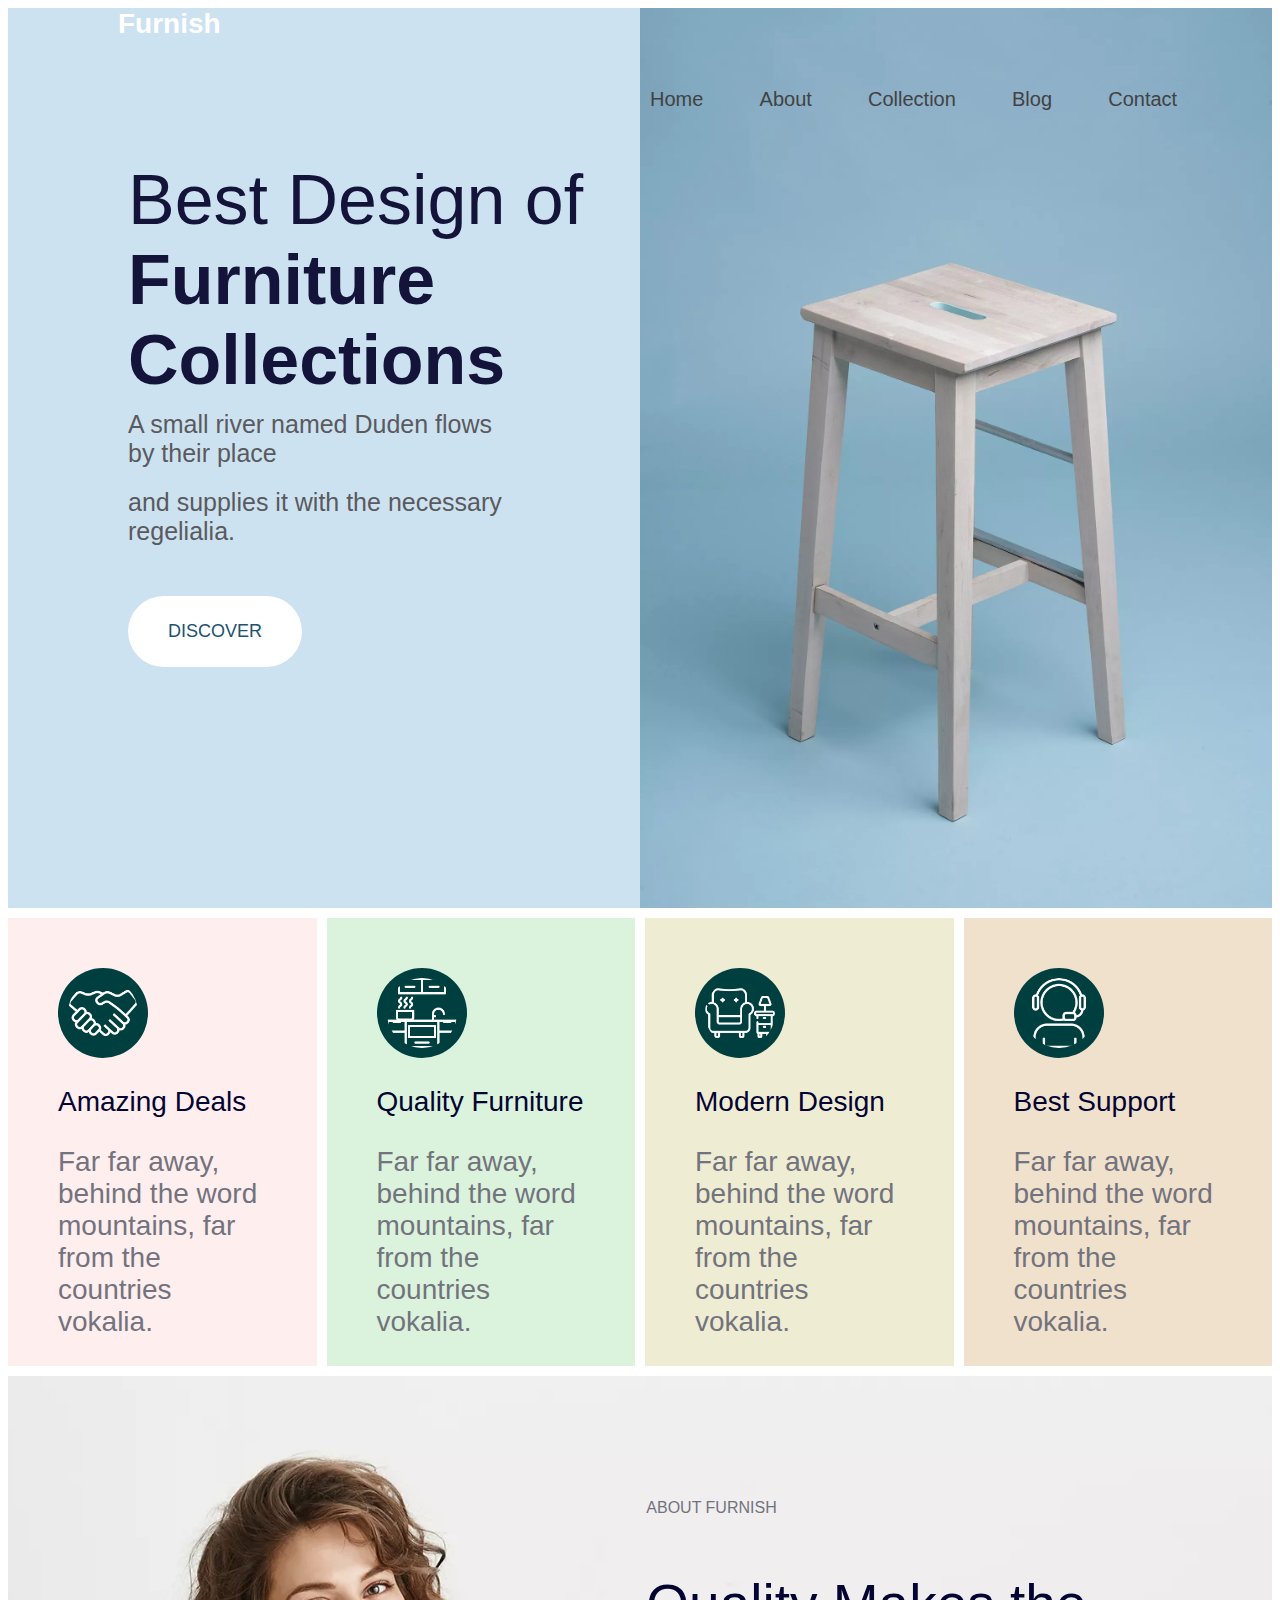
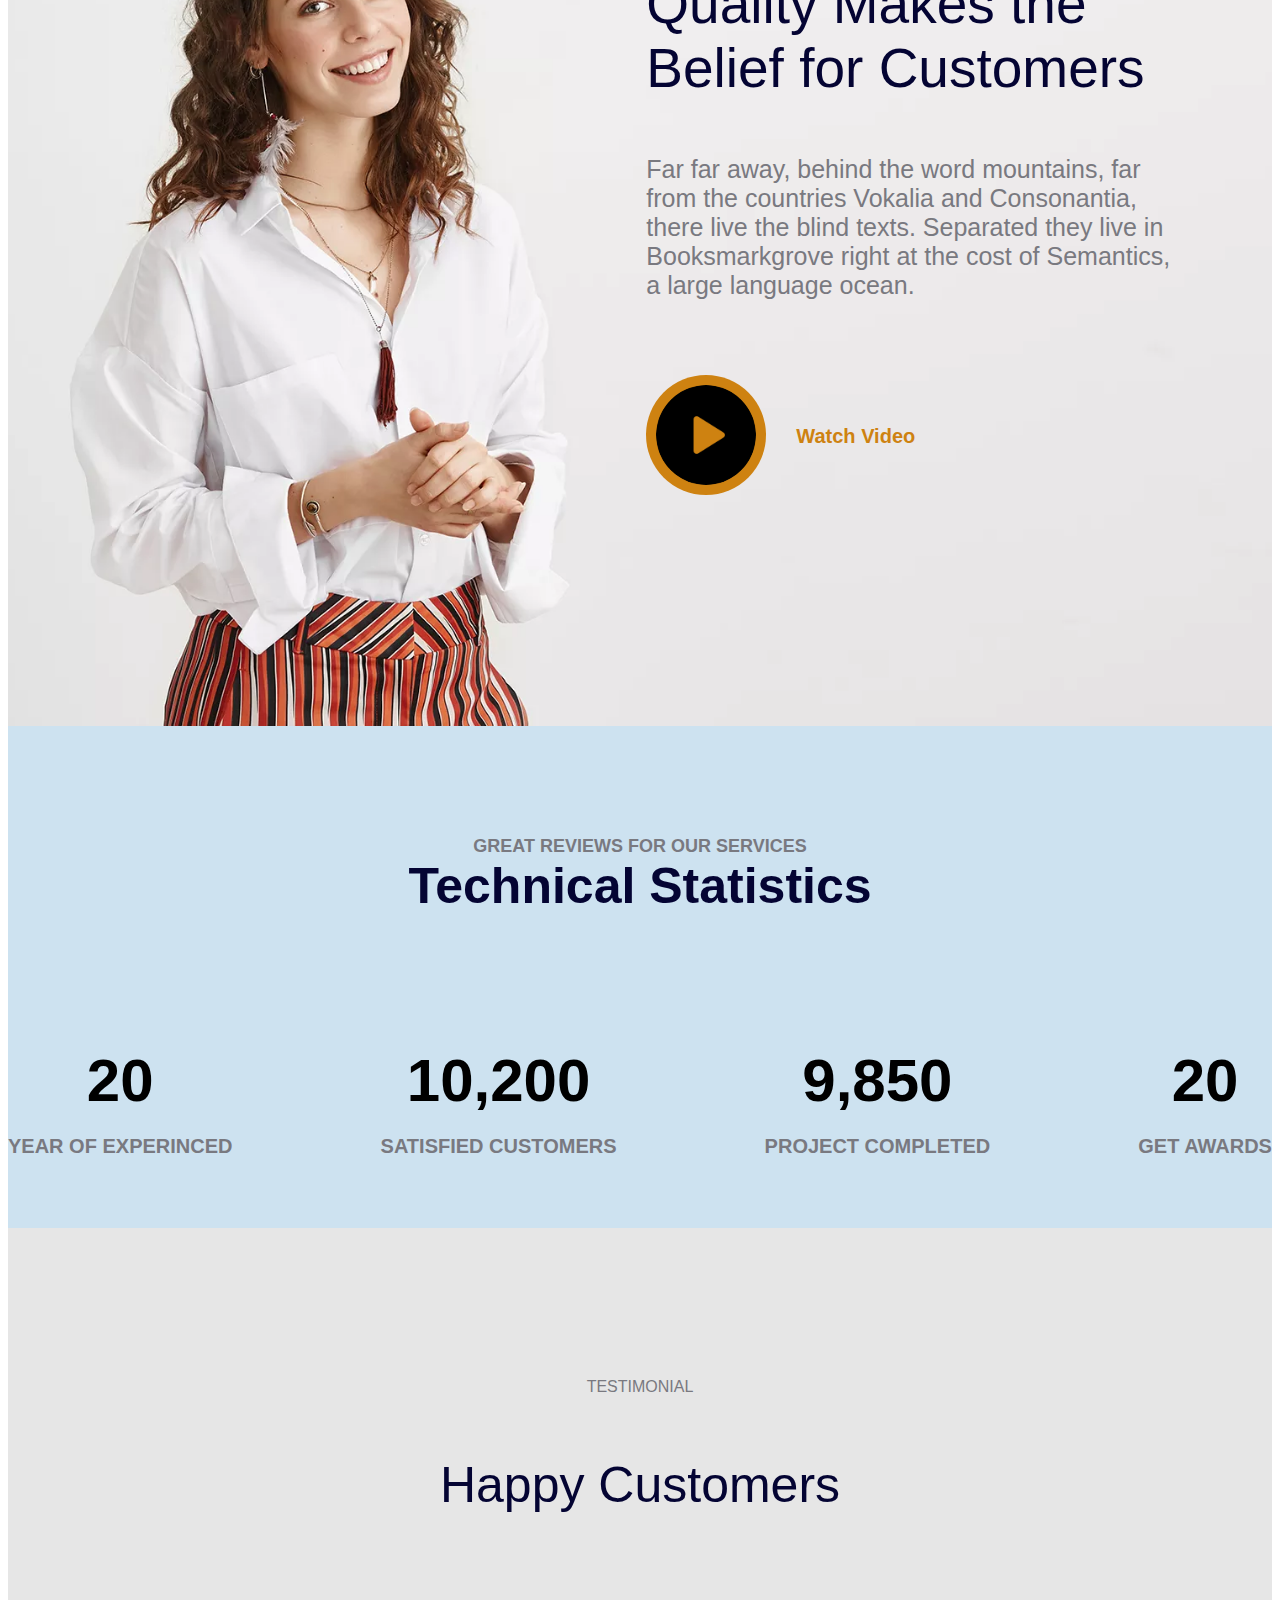
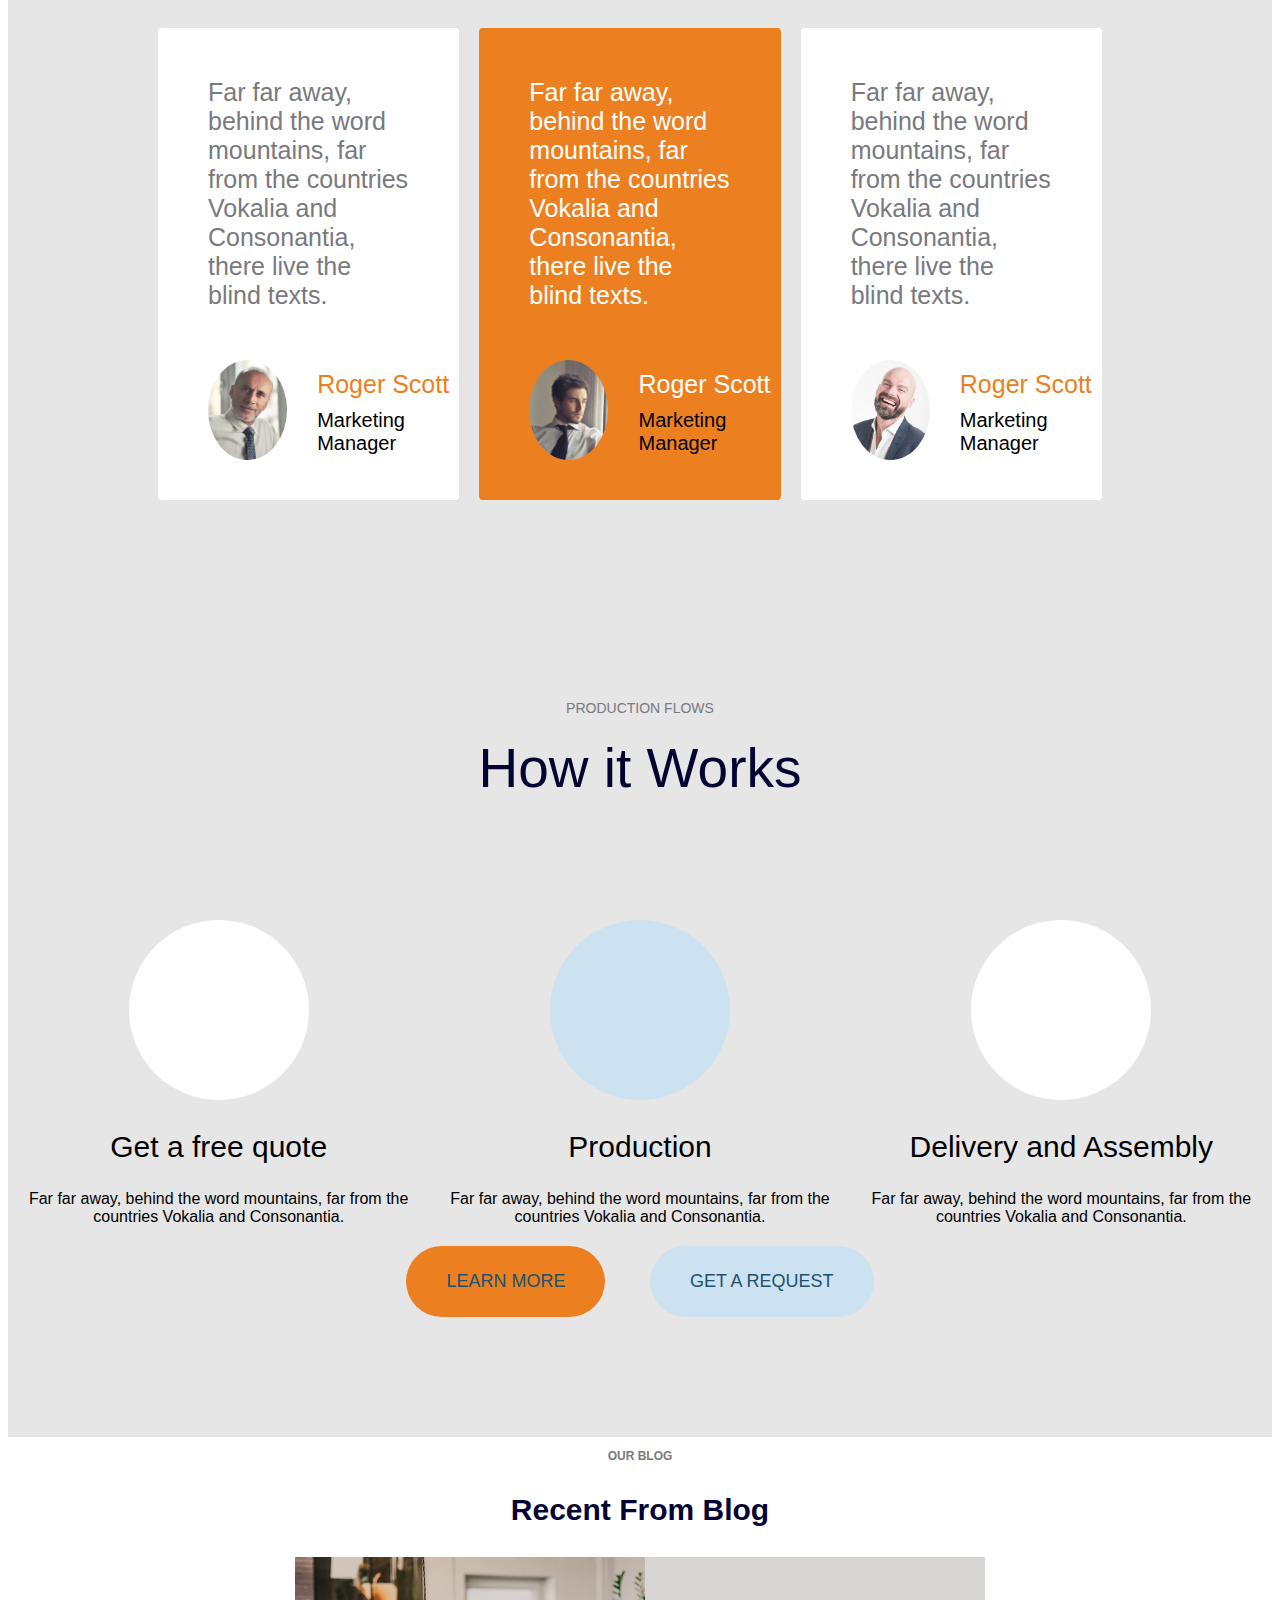
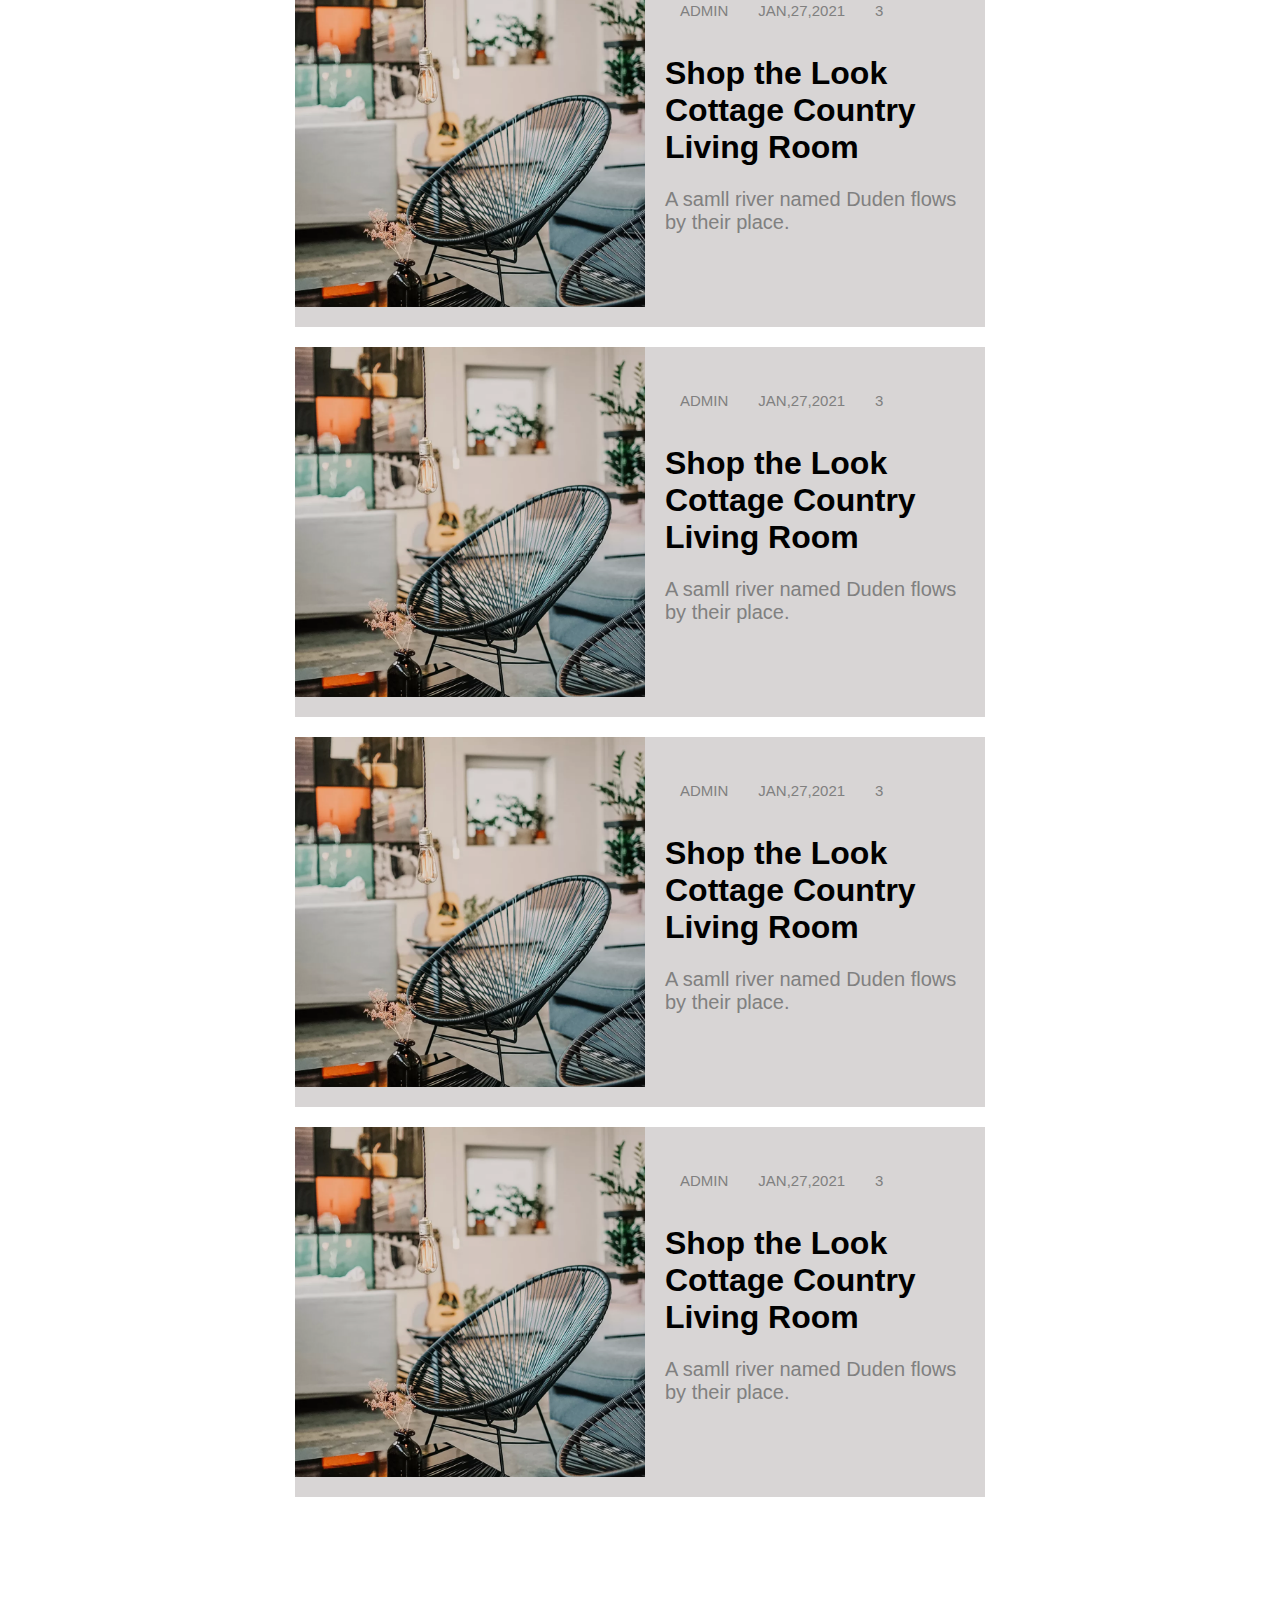
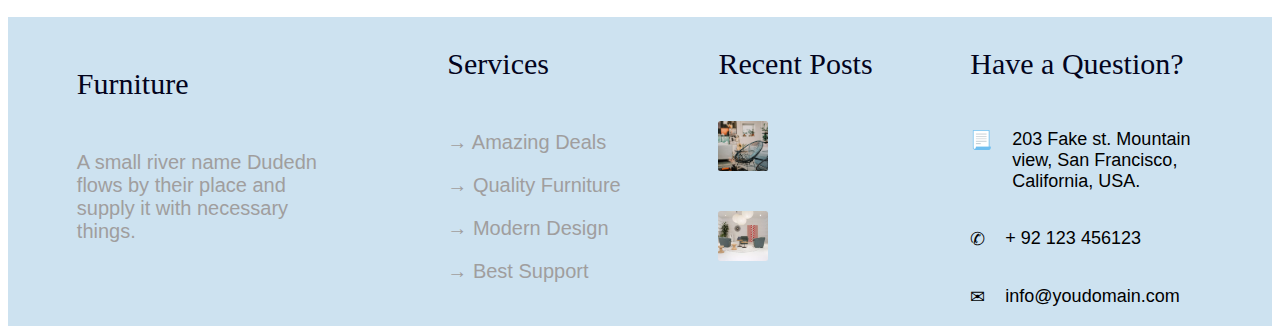
==== commit 304fb642: "madesrcrealtive" ====
--- a/index.html
+++ b/index.html
@@ -3,7 +3,7 @@
 <head>
 <title>UI Assignment</title>
 <!-- <meta name="viewport" content="width=device-width, initial-scale=1"> -->
-<link rel="stylesheet" href="/home/dev/Desktop/Training work/UI Task/Task/syntax.css">
+<!-- <link rel="stylesheet" href="/home/dev/Desktop/Training work/UI Task/Task/syntax.css"> -->
 <link rel="stylesheet" href="https://pro.fontawesome.com/releases/v5.10.0/css/all.css" 
 integrity="sha384-AYmEC3Yw5cVb3ZcuHtOA93w35dYTsvhLPVnYs9eStHfGJvOvKxVfELGroGkvsg+p" crossorigin="anonymous"/>
 
@@ -32,7 +32,7 @@
 
 .rightside{
     flex:50%;
-    background-image: url("/home/dev/Desktop/Training work/UI Task/test project 12/xbg_2.webp");
+    background-image: url("xbg_2.webp");
     background-size: cover;
     background-repeat: no-repeat;
     background-position:center;
@@ -240,7 +240,7 @@
 
 .videosection{
     height: 950px;
-    background-image: url("/home/dev/Desktop/Training work/UI Task/test project 12/xbg_4.webp");
+    background-image: url("xbg_4.webp");
     background-size: cover;
     background-repeat: no-repeat;
     background-position:center;
@@ -452,7 +452,7 @@
     width:100px;
     height: 100px;
     border-radius: 50%;
-    background-image: url("/home/dev/Desktop/Training work/UI Task/test project 12/xperson_3.webp");
+    background-image: url("xperson_3.webp");
     background-size: cover;
     background-repeat: no-repeat;
     background-position:center;
@@ -463,7 +463,7 @@
     width:100px;
     height: 100px;
     border-radius: 50%;
-    background-image: url("/home/dev/Desktop/Training work/UI Task/test project 12/xperson_4.webp");
+    background-image: url("xperson_4.webp");
     background-size: cover;
     background-repeat: no-repeat;
     background-position:center;
@@ -475,7 +475,7 @@
     width:100px;
     height: 100px;
     border-radius: 50%;
-    background-image: url("/home/dev/Desktop/Training work/UI Task/test project 12/xperson_2.webp");
+    background-image: url("xperson_2.webp");
     background-size: cover;
     background-repeat: no-repeat;
     background-position:center;
@@ -694,7 +694,7 @@
 .blogimg1{
     width: 350px;
     height: 350px;
-    background-image: url("/home/dev/Desktop/Training work/UI Task/test project 12/ximage_1.webp    ");
+    background-image: url("ximage_1.webp    ");
     background-size:cover;
     background-repeat: no-repeat;   
     background-position:center;
@@ -827,7 +827,7 @@
     width: 50px;
     height: 50px;
     border-radius: 5%;
-    background-image: url("/home/dev/Desktop/Training work/UI Task/test project 12/ximage_1.webp    ");
+    background-image: url("ximage_1.webp    ");
     background-size: cover;
     background-repeat: no-repeat;
     background-position:center;
@@ -838,7 +838,7 @@
     width: 50px;
     height: 50px;
     border-radius: 5%;
-    background-image: url("/home/dev/Desktop/Training work/UI Task/test project 12/ximage_2.webp    ");
+    background-image: url("ximage_2.webp    ");
     background-size: cover;
     background-repeat: no-repeat;
     background-position:center;
@@ -1079,25 +1079,25 @@
 
     <div class="afterheader">
         <div class="block1">
-            <img class="icon1" src="/home/dev/Desktop/Training work/UI Task/Task/res/handshake.png">
+            <img class="icon1" src="handshake.png">
             <p class="blockheadings">Amazing Deals</p>
             <p class="blockdescription">Far far away, behind the word mountains, far from the countries vokalia.</p>
         </div>
 
         <div class="block2">
-            <img class="icon2" src="/home/dev/Desktop/Training work/UI Task/Task/res/kitchen.png">
+            <img class="icon2" src="kitchen.png">
             <p class="blockheadings">Quality Furniture</p>
             <p class="blockdescription">Far far away, behind the word mountains, far from the countries vokalia.</p>
         </div>
 
         <div class="block3">
-            <img class="icon3" src="/home/dev/Desktop/Training work/UI Task/Task/res/furniture.png">
+            <img class="icon3" src="furniture.png">
             <p class="blockheadings">Modern Design</p>
             <p class="blockdescription">Far far away, behind the word mountains, far from the countries vokalia.</p>
         </div>
 
         <div class="block4">
-            <img class="icon4" src="/home/dev/Desktop/Training work/UI Task/Task/res/support.png">
+            <img class="icon4" src="support.png">
             <p class="blockheadings">Best Support</p>
             <p class="blockdescription">Far far away, behind the word mountains, far from the countries vokalia.</p>
         </div>
@@ -1110,7 +1110,7 @@
             <p class="vstext3">Far far away, behind the word mountains, far from the countries Vokalia and Consonantia, 
                 there live the blind texts. Separated they live in Booksmarkgrove right at the cost of Semantics, a large language ocean.</p>
             <div class="iconandtext">
-                <img class="playicon" src="/home/dev/Desktop/Training work/UI Task/Task/res/play-button2.png">
+                <img class="playicon" src="play-button2.png">
                 <p class="textafterplay">Watch Video</p>
             </div>
         </div>
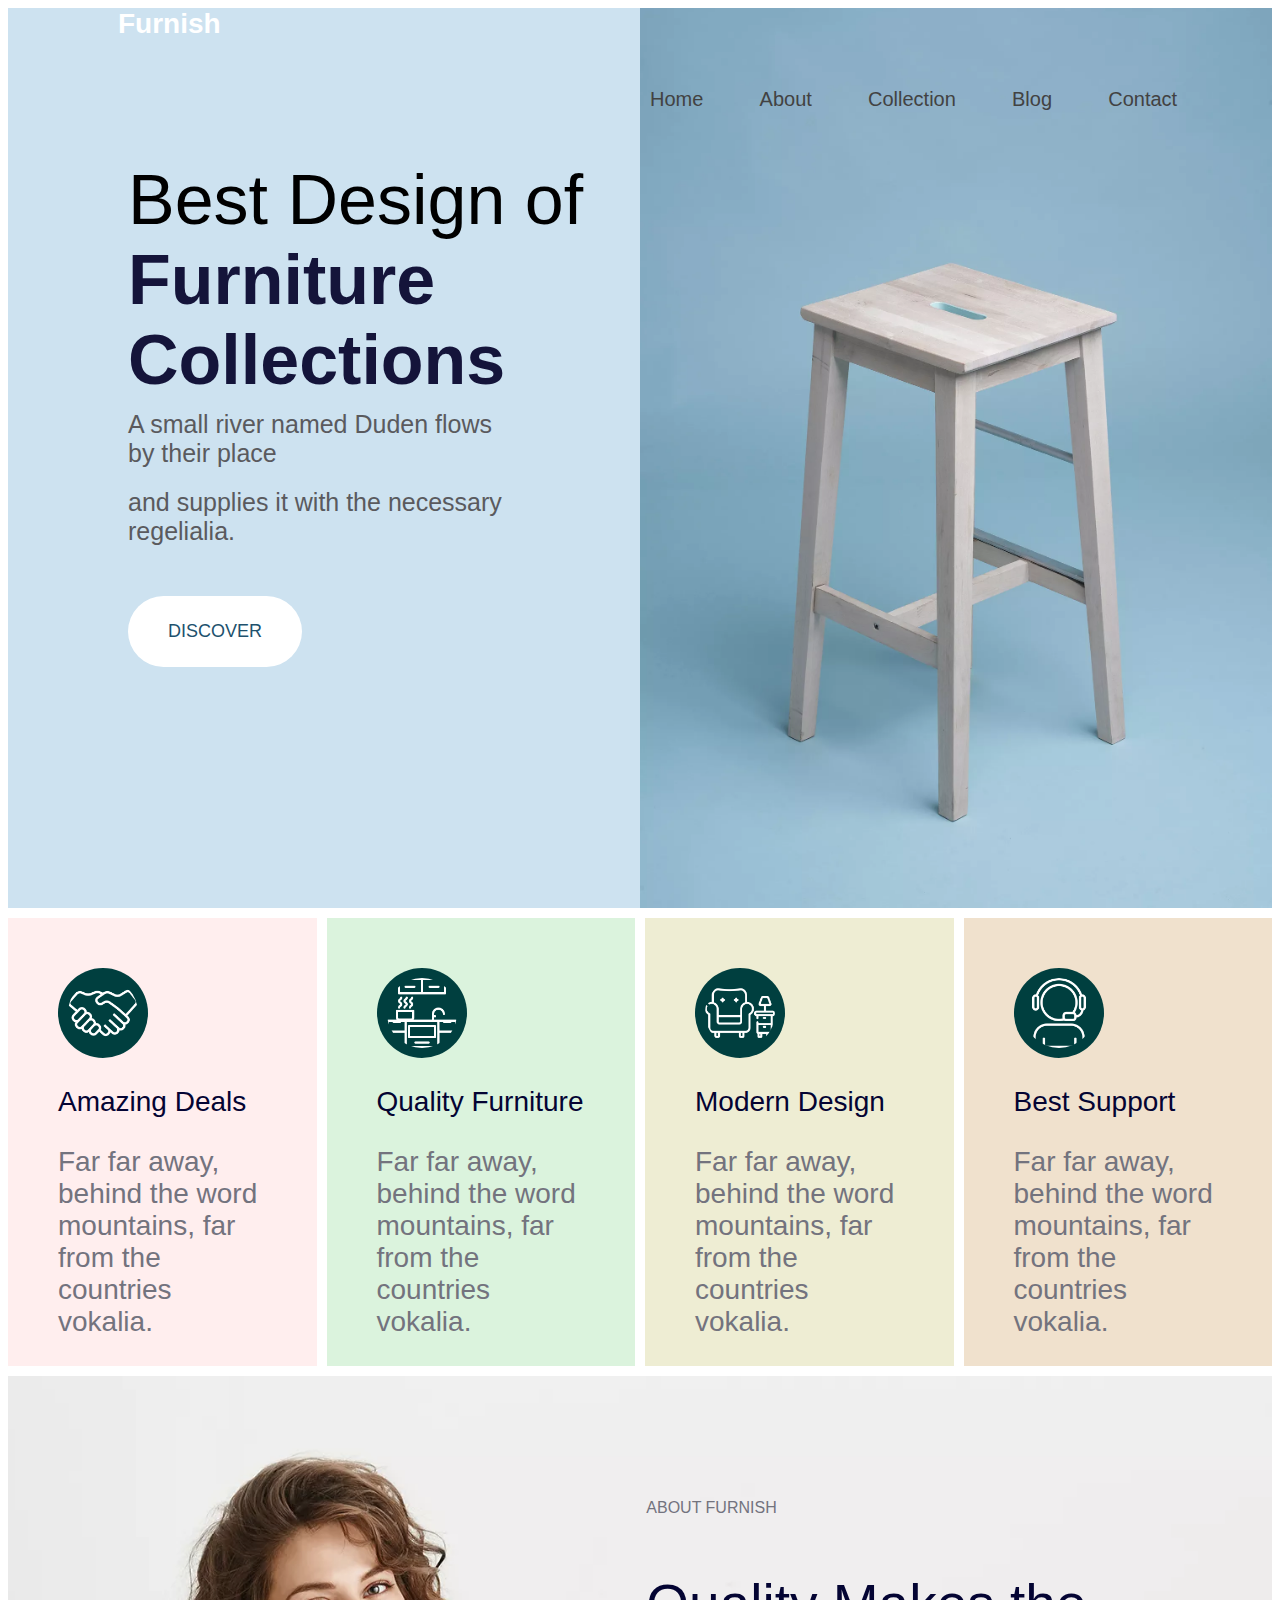
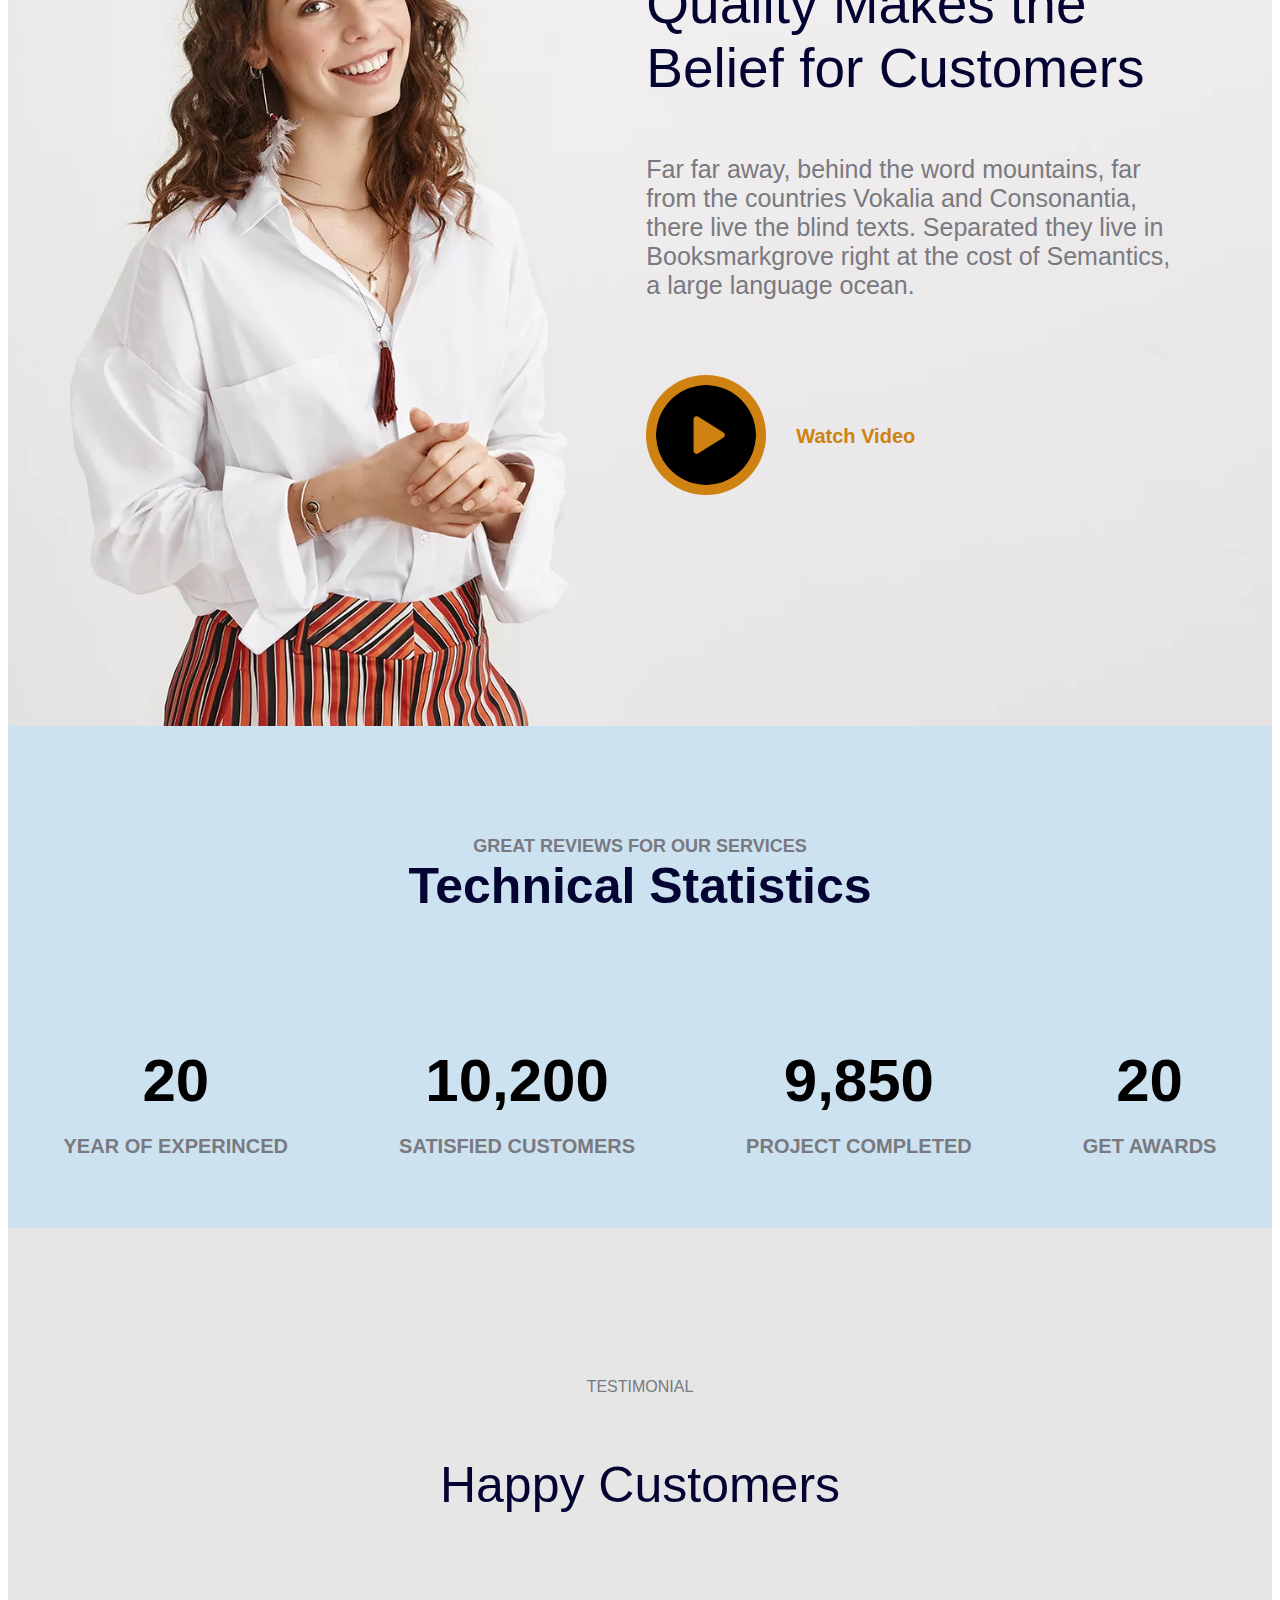
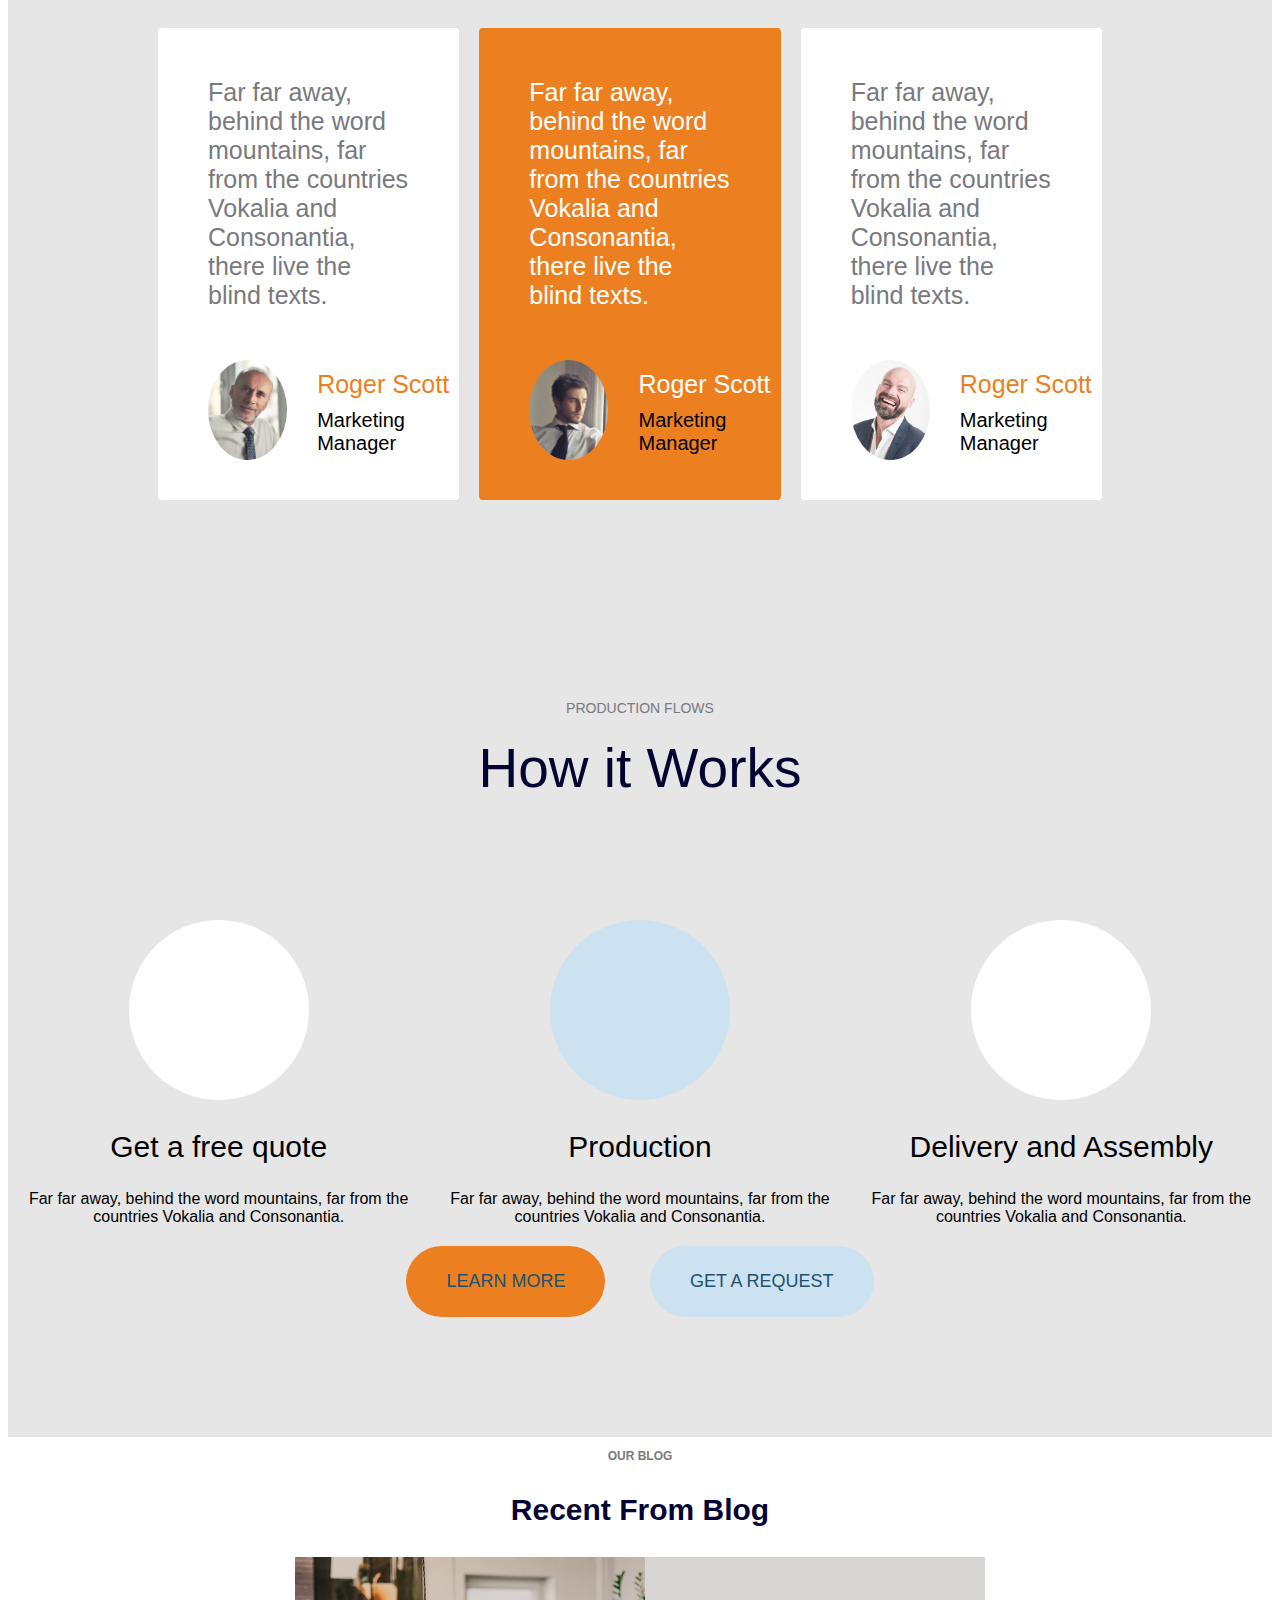
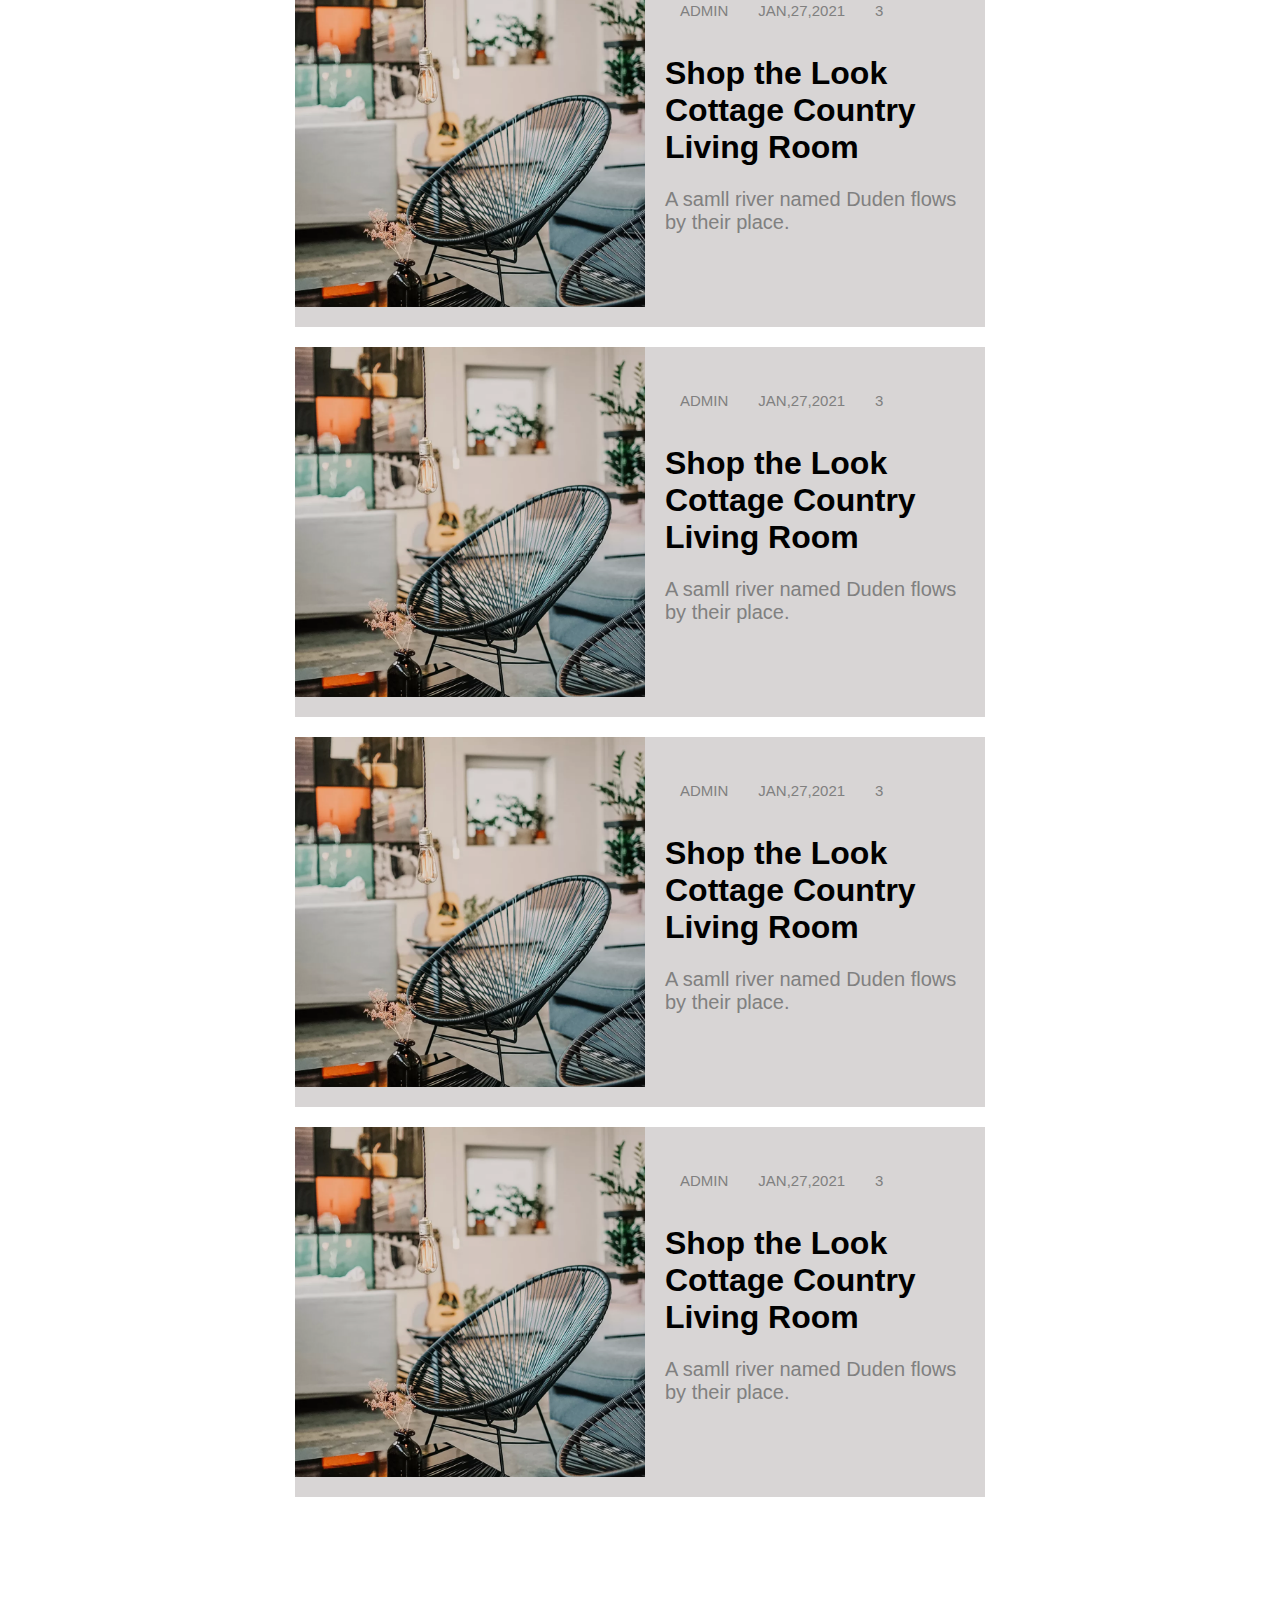
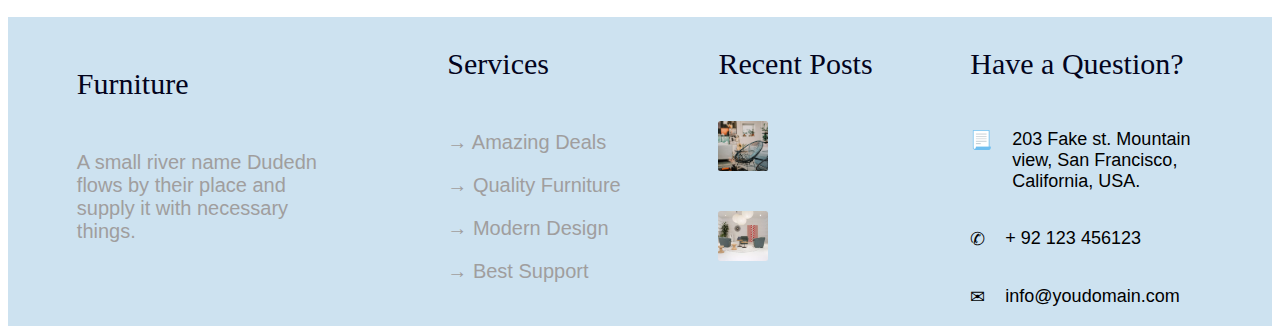
==== commit aa1a865f: "expectedfinaladjustments" ====
--- a/index.html
+++ b/index.html
@@ -27,7 +27,7 @@
 
 .leftside{
     flex:50%;
-    background-color: rgb(205, 226, 240);
+    background-color:rgb(205, 226, 240);
 }
 
 .rightside{
@@ -53,7 +53,7 @@
 }
 
 .leftside1{
-    color: rgb(20, 20, 58);
+    color:color: rgb(32, 81, 109);;
     margin-top: 120px;
     padding-left: 120px;
     font-size: 70px;
@@ -330,7 +330,7 @@
     display: flex;
     height:auto;
     font-weight: bold;
-    justify-content: space-between;
+    justify-content: space-around;
 }
 
 .stat1,.stat2,.stat3,.stat4{
